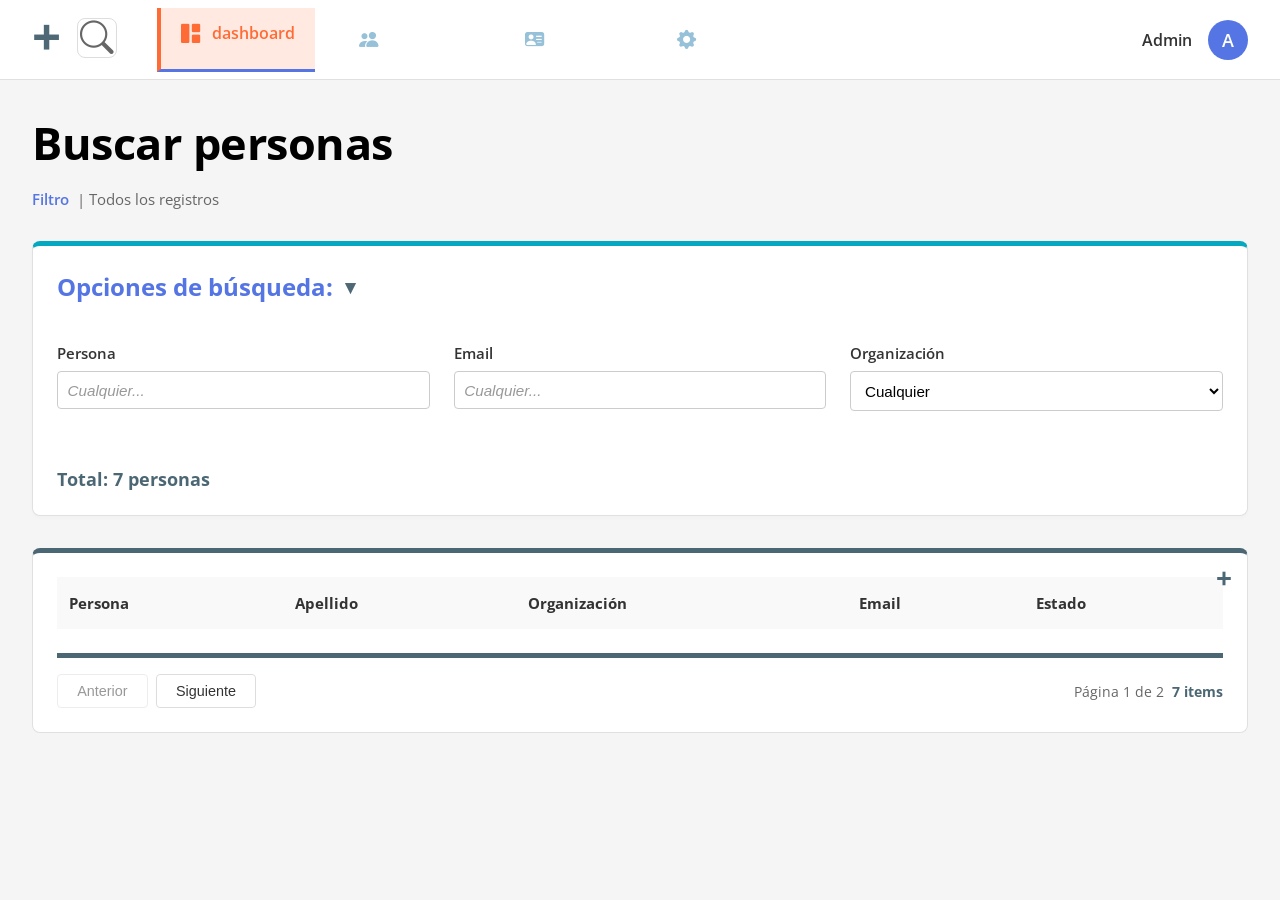
==== Perfiles de usuario/index.html @ c494c0f2 "Add files via upload" ====
<!DOCTYPE html>
<html lang="es">
<head>
    <link rel="stylesheet" href="styles.css">
    <link rel="stylesheet" href="https://cdn.jsdelivr.net/npm/bootstrap-icons@1.11.3/font/bootstrap-icons.min.css">
    <meta charset="UTF-8">
    <meta name="viewport" content="width=device-width, initial-scale=1.0">
    <title>InzurAI+ · Seguros en Movimiento</title>
    
</head>
<body>


    <!-- DASHBOARD -->
    <div class="main-dashboard" id="dashboardMain">
        <div class="top-navbar">
            <div class="action-buttons">
                <div class="btn-action plus" onclick="crearNuevoUsuario()">+</div>
                <div class="btn-action lupa" onclick="buscarUsuarios()">
    <i class="bi bi-search"></i>
</div>
            </div>
            
           <div class="nav-item active" id="navDashboard" onclick="cambiarSeccion('dashboard')">
    <i class="bi bi-grid-1x2-fill"></i>
    <span>dashboard</span>
</div>

<div class="nav-item" id="navPersonas" onclick="cambiarSeccion('personas')">
    <i class="bi bi-people-fill"></i>
    <span>personas</span>
</div>

<div class="nav-item" id="navPerfiles" onclick="cambiarSeccion('perfiles')">
    <i class="bi bi-person-vcard-fill"></i>
    <span>perfiles</span>
</div>

<div class="nav-item" id="navConfiguracion" onclick="cambiarSeccion('configuracion')">
    <i class="bi bi-gear-fill"></i>
    <span>configuración</span>
</div>
            
            <div class="user-section">
                <span class="user-name" id="userDisplay">Admin</span>
                <div class="user-avatar">A</div>
            </div>
        </div>

        <div class="main-content">
            <div class="page-header">
                <h1 id="pageTitle">Buscar personas</h1>
                <div class="filter-text" id="filterIndicator">
                    <span>Filtro</span> | Todos los registros
                </div>
            </div>

            <!-- Search section -->
            <div class="search-section" id="searchSection">
                <div class="search-title" onclick="toggleFilters()">
                    Opciones de búsqueda:
                    <span class="arrow" id="searchArrow">▼</span>
                </div>
                
                <div class="filters-container" id="filtersContainer">
                    <div class="filters-grid">
                        <div class="filter-item">
                            <label>Persona</label>
                            <input type="text" id="filterPerson" placeholder="Cualquier..." onkeyup="aplicarFiltros()">
                        </div>
                        <div class="filter-item">
                            <label>Email</label>
                            <input type="text" id="filterEmail" placeholder="Cualquier..." onkeyup="aplicarFiltros()">
                        </div>
                        <div class="filter-item">
                            <label>Organización</label>
                            <select id="filterOrganization" onchange="aplicarFiltros()">
                                <option value="">Cualquier</option>
                                <option value="Démó">Démó</option>
                                <option value="IT Department">IT Department</option>
                                <option value="Corretaje Central">Corretaje Central</option>
                            </select>
                        </div>
                    </div>
                </div>
                
                <div class="total-objects" id="totalObjects">Total: 7 personas</div>
            </div>

            <!-- Tabla con botón + sin fondo -->
            <div class="table-container" id="tableContainer">
                <!-- Botón + sin círculo -->
                <div class="table-plus-button" onclick="crearNuevoUsuario()">+</div>
                
                <table class="crud-table" id="personasTable">
                    <thead>
                        <tr>
                            <th>Persona</th>
                            <th>Apellido</th>
                            <th>Organización</th>
                            <th>Email</th>
                            <th>Estado</th>
                        </tr>
                    </thead>
                    <tbody id="tableBody"></tbody>
                </table>

                <div class="pagination-container">
                    <div class="pagination-buttons">
                        <button class="btn-pagination" onclick="paginaAnterior()" id="btnPrev" disabled>Anterior</button>
                        <button class="btn-pagination" onclick="paginaSiguiente()" id="btnNext">Siguiente</button>
                    </div>
                    <div class="per-page">
                        <span id="pageInfo">Página 1 de 2</span>
                        <span class="items-total" id="totalItems">7 items</span>
                    </div>
                </div>
            </div>
        </div>
    </div>

    

           
    </div>

    <script>
        let personas = [
            { id: 1, nombre: 'Agathe', apellido: 'Chiriac', organizacion: 'Démó', estado: 'ACTIVO', email: 'agathe.chiriac@demo.com' },
            { id: 2, nombre: 'Anna', apellido: 'Gavaldà', organizacion: 'IT Department', estado: 'ACTIVO', email: 'annav@gavalda.it.com' },
            { id: 3, nombre: 'Bence', apellido: 'Varga', organizacion: 'Démó', estado: 'CREADO', email: 'varga.bencev@gmail.com' },
            { id: 4, nombre: 'Borca', apellido: 'Sáez', organizacion: 'IT Department', estado: 'ACTIVO', email: 'borca.saez@unipd.it' },
            { id: 5, nombre: 'Charles', apellido: 'Armour', organizacion: 'IT Department', estado: 'ACTIVO', email: 'charles.armour@it.com' },
            { id: 6, nombre: 'Charles', apellido: 'Patton', organizacion: 'IT Department', estado: 'INACTIVO', email: 'charles.patton@it.com' },
            { id: 7, nombre: 'Claude', apellido: 'Monnet', organizacion: 'Démó', estado: 'ACTIVO', email: 'claude.monnet@democons' }
        ];

        let personasFiltradas = [...personas];
        let personaEditandoId = null;
        let paginaActual = 1;
        const itemsPorPagina = 5;

        const onboardingScreen = document.getElementById('onboardingScreen');
        const dashboardMain = document.getElementById('dashboardMain');
        const btnIngresar = document.getElementById('btnIngresarOnboarding');
        const modal = document.getElementById('modalPersona');
        const tableBody = document.getElementById('tableBody');
        const totalObjects = document.getElementById('totalObjects');
        const userDisplay = document.getElementById('userDisplay');
        const pageTitle = document.getElementById('pageTitle');
        const filterIndicator = document.getElementById('filterIndicator');
        const searchSection = document.getElementById('searchSection');
        const tableContainer = document.getElementById('tableContainer');
        const btnPrev = document.getElementById('btnPrev');
        const btnNext = document.getElementById('btnNext');
        const pageInfo = document.getElementById('pageInfo');
        const totalItems = document.getElementById('totalItems');
        const filterPerson = document.getElementById('filterPerson');
        const filterEmail = document.getElementById('filterEmail');
        
        const navDashboard = document.getElementById('navDashboard');
        const navPersonas = document.getElementById('navPersonas');
        const navPerfiles = document.getElementById('navPerfiles');
        const navConfiguracion = document.getElementById('navConfiguracion');

        function cambiarSeccion(seccion) {
            navDashboard.classList.remove('active');
            navPersonas.classList.remove('active');
            navPerfiles.classList.remove('active');
            navConfiguracion.classList.remove('active');
            
            if (seccion === 'dashboard') {
                navDashboard.classList.add('active');
                pageTitle.textContent = 'Buscar personas';
                filterIndicator.style.display = 'flex';
                searchSection.style.display = 'block';
                tableContainer.style.display = 'block';
            } else if (seccion === 'personas') {
                navPersonas.classList.add('active');
                pageTitle.textContent = 'Gestión de Personas';
                filterIndicator.style.display = 'none';
                searchSection.style.display = 'none';
                tableContainer.style.display = 'block';
            } else if (seccion === 'perfiles') {
                navPerfiles.classList.add('active');
                pageTitle.textContent = 'Administración de Perfiles';
                filterIndicator.style.display = 'none';
                searchSection.style.display = 'none';
                tableContainer.style.display = 'block';
            } else if (seccion === 'configuracion') {
                navConfiguracion.classList.add('active');
                pageTitle.textContent = 'Configuración del Sistema';
                filterIndicator.style.display = 'none';
                searchSection.style.display = 'none';
                tableContainer.style.display = 'block';
            }
        }

        function toggleFilters() {
            const container = document.getElementById('filtersContainer');
            const arrow = document.getElementById('searchArrow');
            container.classList.toggle('collapsed');
            arrow.classList.toggle('rotated');
        }

        function crearNuevoUsuario() {
            personaEditandoId = null;
            document.getElementById('modalTitle').textContent = 'Create Molkobain Ticket';
            document.getElementById('displayNombre').textContent = 'Create Molkobain Ticket';
            
            // Limpiar campos ocultos
            document.getElementById('editNombre').value = '';
            document.getElementById('editApellido').value = '';
            document.getElementById('editEmail').value = '';
            document.getElementById('editOrganizacion').value = 'Démó';
            document.getElementById('editEstado').value = 'CREADO';
            
            modal.classList.add('show');
        }

        function buscarUsuarios() {
            cambiarSeccion('dashboard');
            const container = document.getElementById('filtersContainer');
            const arrow = document.getElementById('searchArrow');
            if (container.classList.contains('collapsed')) {
                container.classList.remove('collapsed');
                arrow.classList.remove('rotated');
            }
            setTimeout(() => filterPerson.focus(), 100);
        }

        function cambiarEstado(id, nuevoEstado) {
            const persona = personas.find(p => p.id === id);
            if (persona) {
                persona.estado = nuevoEstado;
                aplicarFiltros();
            }
        }

        function renderizarTabla() {
            const inicio = (paginaActual - 1) * itemsPorPagina;
            const fin = inicio + itemsPorPagina;
            const personasPaginadas = personasFiltradas.slice(inicio, fin);
            
            tableBody.innerHTML = '';
            personasPaginadas.forEach(persona => {
                const estadoClass = persona.estado === 'CREADO' ? 'creado' : 
                                   persona.estado === 'ACTIVO' ? 'activo' : 'inactivo';
                
                const row = document.createElement('tr');
                row.onclick = () => editarPersona(persona.id);
                row.innerHTML = `
                    <td><span class="person-name">${persona.nombre} ${persona.apellido}</span></td>
                    <td>${persona.apellido}</td>
                    <td><span class="organization-name">${persona.organizacion}</span></td>
                    <td><span class="email-address">${persona.email}</span></td>
                    <td>
                        <div class="status-container">
                            <span class="status-dot ${estadoClass}"></span>
                            <select class="status-select-clean ${estadoClass}" onchange="cambiarEstado(${persona.id}, this.value)" onclick="event.stopPropagation()">
                                <option value="CREADO" ${persona.estado === 'CREADO' ? 'selected' : ''}>CREADO</option>
                                <option value="ACTIVO" ${persona.estado === 'ACTIVO' ? 'selected' : ''}>ACTIVO</option>
                                <option value="INACTIVO" ${persona.estado === 'INACTIVO' ? 'selected' : ''}>INACTIVO</option>
                            </select>
                        </div>
                    </td>
                `;
                tableBody.appendChild(row);
            });

            totalObjects.textContent = `Total: ${personasFiltradas.length} personas`;
            totalItems.textContent = `${personasFiltradas.length} items`;
            
            const totalPaginas = Math.ceil(personasFiltradas.length / itemsPorPagina);
            pageInfo.textContent = `Página ${paginaActual} de ${totalPaginas || 1}`;
            
            btnPrev.disabled = paginaActual === 1;
            btnNext.disabled = paginaActual === totalPaginas || totalPaginas === 0;
        }

        function aplicarFiltros() {
            const filterPerson = document.getElementById('filterPerson').value.toLowerCase();
            const filterEmail = document.getElementById('filterEmail').value.toLowerCase();
            const filterOrg = document.getElementById('filterOrganization').value;

            personasFiltradas = personas.filter(persona => {
                const nombreCompleto = `${persona.nombre} ${persona.apellido}`.toLowerCase();
                const cumplePersona = !filterPerson || nombreCompleto.includes(filterPerson);
                const cumpleEmail = !filterEmail || persona.email.toLowerCase().includes(filterEmail);
                const cumpleOrg = !filterOrg || persona.organizacion === filterOrg;
                
                return cumplePersona && cumpleEmail && cumpleOrg;
            });

            paginaActual = 1;
            renderizarTabla();
        }

        function paginaAnterior() {
            if (paginaActual > 1) {
                paginaActual--;
                renderizarTabla();
            }
        }

        function paginaSiguiente() {
            const totalPaginas = Math.ceil(personasFiltradas.length / itemsPorPagina);
            if (paginaActual < totalPaginas) {
                paginaActual++;
                renderizarTabla();
            }
        }

        function editarPersona(id) {
            const persona = personas.find(p => p.id === id);
            if (persona) {
                personaEditandoId = id;
                document.getElementById('modalTitle').textContent = 'Edit Molkobain Ticket';
                document.getElementById('displayNombre').textContent = `Edit: ${persona.nombre} ${persona.apellido}`;
                
                // Actualizar campos ocultos
                document.getElementById('editNombre').value = persona.nombre;
                document.getElementById('editApellido').value = persona.apellido;
                document.getElementById('editEmail').value = persona.email;
                document.getElementById('editOrganizacion').value = persona.organizacion;
                document.getElementById('editEstado').value = persona.estado;
                
                modal.classList.add('show');
            }
        }

        function guardarPersona() {
            const nombre = document.getElementById('editNombre').value.trim();
            const apellido = document.getElementById('editApellido').value.trim();
            const email = document.getElementById('editEmail').value.trim();
            const organizacion = document.getElementById('editOrganizacion').value;
            const estado = document.getElementById('editEstado').value;

            if (!nombre || !apellido || !email) {
                alert('Por favor complete los campos obligatorios');
                return;
            }

            if (personaEditandoId) {
                const index = personas.findIndex(p => p.id === personaEditandoId);
                if (index !== -1) {
                    personas[index] = {
                        ...personas[index],
                        nombre,
                        apellido,
                        email,
                        organizacion,
                        estado
                    };
                }
            } else {
                const nuevoId = personas.length + 1;
                personas.push({
                    id: nuevoId,
                    nombre,
                    apellido,
                    organizacion,
                    estado,
                    email
                });
            }

            aplicarFiltros();
            cerrarModal();
        }

        function cerrarModal() {
            modal.classList.remove('show');
            personaEditandoId = null;
        }

        btnIngresar.addEventListener('click', function(e) {
            e.preventDefault();
            const usuario = document.getElementById('usuario').value;
            const password = document.getElementById('password').value;
            
            if (usuario && password) {
                onboardingScreen.style.display = 'none';
                dashboardMain.style.display = 'block';
                userDisplay.textContent = 'Admin';
            } else {
                alert('Por favor ingrese usuario y contraseña');
            }
        });

        renderizarTabla();

        window.toggleFilters = toggleFilters;
        window.crearNuevoUsuario = crearNuevoUsuario;
        window.buscarUsuarios = buscarUsuarios;
        window.editarPersona = editarPersona;
        window.cerrarModal = cerrarModal;
        window.guardarPersona = guardarPersona;
        window.aplicarFiltros = aplicarFiltros;
        window.paginaAnterior = paginaAnterior;
        window.paginaSiguiente = paginaSiguiente;
        window.cambiarEstado = cambiarEstado;
        window.cambiarSeccion = cambiarSeccion;
    </script>
</body>
</html>
---- Perfiles de usuario/styles.css ----
/* ===== FUENTES ===== */
        @import url('https://fonts.googleapis.com/css2?family=Open+Sans:wght@400;600;700&display=swap');
        
        * {
            margin: 0;
            padding: 0;
            box-sizing: border-box;
        }

        body {
            font-family: 'Open Sans', Arial, sans-serif;
            background-color: #f5f5f5;
        }

        
        /* ===== DASHBOARD ===== */
        .main-dashboard {
            display: block;
        }

        .top-navbar {
            background: white;
            display: flex;
            align-items: center;
            padding: 0 2rem;
            height: 80px;
            gap: 1.5rem;
            border-bottom: 1px solid #e0e0e0;
            box-shadow: 0 2px 4px rgba(0,0,0,0.02);
        }

        .action-buttons {
            display: flex;
            gap: 1rem;
            margin-right: 1rem;
        }

        .btn-action {
            width: auto;
            height: auto;
            background: transparent;
            color: #4e6975;
            display: flex;
            align-items: center;
            justify-content: center;
            cursor: pointer;
            transition: all 0.2s;
            line-height: 1;
        }

        .btn-action.plus {
            font-size: 3.2rem;
            font-weight: 700;
            margin-top: -8px;
        }

        .btn-action.lupa {
            font-size: 2.4rem;
            font-weight: 300;
        }

        .btn-action:hover {
            color: #5475E3;
            transform: scale(1.1);
        }

        .nav-item {
            display: flex;
            align-items: center;
            gap: 0.5rem;
            color: #666;
            padding: 0.5rem 1rem;
            border-radius: 4px;
            cursor: pointer;
            font-size: 1rem;
            font-weight: 600;
            transition: all 0.2s;
        }

        .nav-item:hover {
            background: #f5f5f5;
            color: #5475E3;
        }

        .nav-item.active {
            color: #5475E3;
            border-bottom: 3px solid #5475E3;
            border-radius: 0;
            padding-bottom: 1.4rem;
            margin-bottom: -1px;
        }

        .nav-item .icon {
            font-size: 1.3rem;
        }

        .user-section {
            margin-left: auto;
            display: flex;
            align-items: center;
            gap: 1rem;
            color: #333;
        }

        .user-name {
            font-weight: 600;
            color: #333;
        }

        .user-avatar {
            width: 40px;
            height: 40px;
            background: #5475E3;
            color: white;
            border-radius: 50%;
            display: flex;
            align-items: center;
            justify-content: center;
            font-weight: 600;
            font-size: 1.1rem;
        }

        .main-content {
            padding: 2rem;
            background: #f5f5f5;
        }

        .page-header {
            margin-bottom: 2rem;
        }

        .page-header h1 {
            font-size: 2.8rem;
            font-weight: 700;
            color: #000000;
            margin-bottom: 1rem;
            letter-spacing: -0.5px;
        }

        .filter-text {
            color: #666;
            font-size: 0.95rem;
            display: flex;
            align-items: center;
            gap: 0.5rem;
        }

        .filter-text span {
            color: #5475E3;
            font-weight: 600;
        }

        .search-section {
            background: white;
            border-radius: 8px;
            padding: 1.5rem;
            margin-bottom: 2rem;
            border: 1px solid #e0e0e0;
            box-shadow: 0 2px 4px rgba(0,0,0,0.02);
            border-top: 5px solid #04a8c0;
        }

        .search-title {
            font-size: 1.5rem;
            font-weight: 700;
            color: #5475E3;
            margin-bottom: 1rem;
            cursor: pointer;
            display: flex;
            align-items: center;
            gap: 0.5rem;
        }

        .search-title .arrow {
            font-size: 1.2rem;
            transition: transform 0.3s ease;
            color: #4e6975;
        }

        .search-title .arrow.rotated {
            transform: rotate(90deg);
        }

        .filters-container {
            overflow: hidden;
            transition: max-height 0.3s ease;
            max-height: 300px;
        }

        .filters-container.collapsed {
            max-height: 0;
        }

        .filters-grid {
            display: grid;
            grid-template-columns: repeat(3, 1fr);
            gap: 1.5rem;
            margin: 1.5rem 0;
        }

        .filter-item {
            display: flex;
            flex-direction: column;
            gap: 0.5rem;
        }

        .filter-item label {
            font-size: 0.95rem;
            color: #333;
            font-weight: 600;
        }

        .filter-item input, .filter-item select {
            padding: 0.6rem;
            border: 1px solid #ccc;
            border-radius: 4px;
            font-size: 0.95rem;
            background: white;
        }

        .filter-item input::placeholder {
            color: #999;
            font-style: italic;
        }

        .total-objects {
            font-size: 1.1rem;
            color: #4c6774;
            font-weight: 700;
            margin-top: 1rem;
            padding-top: 1rem;
        }

        .table-container {
            background: white;
            border-radius: 8px;
            padding: 1.5rem;
            border: 1px solid #e0e0e0;
            overflow-x: auto;
            margin-bottom: 2rem;
            border-top: 5px solid #4c6774;
            position: relative;
        }

        .table-plus-button {
            position: absolute;
            top: 10px;
            right: 15px;
            color: #4c6774;
            font-size: 28px;
            font-weight: bold;
            cursor: pointer;
            z-index: 10;
            line-height: 1;
            transition: color 0.2s;
        }

        .table-plus-button:hover {
            color: #04a8c0;
        }

        .crud-table {
            width: 100%;
            border-collapse: collapse;
            font-size: 0.95rem;
        }

        .crud-table th {
            text-align: left;
            padding: 1rem 0.75rem;
            color: #333;
            font-weight: 700;
            background: #f9f9f9;
        }

        .crud-table td {
            padding: 1rem 0.75rem;
            border-bottom: 1px solid #eee;
            color: #333;
        }

        .crud-table tr:hover td {
            background: #fff3e0;
            cursor: pointer;
        }

        .person-name {
            font-weight: 600;
            color: #ff6b35 !important;
        }

        .organization-name {
            color: #ff6b35 !important;
            font-weight: 500;
        }

        .email-address {
            color: #ff6b35 !important;
            text-decoration: none;
        }

        .email-address:hover {
            text-decoration: underline;
        }

        .status-container {
            display: flex;
            align-items: center;
            gap: 0.5rem;
        }

        .status-dot {
            width: 10px;
            height: 10px;
            border-radius: 50%;
            display: inline-block;
        }

        .status-dot.creado {
            background: #0d47a1;
            box-shadow: 0 0 0 2px rgba(13, 71, 161, 0.2);
        }

        .status-dot.activo {
            background: #1b5e20;
            box-shadow: 0 0 0 2px rgba(27, 94, 32, 0.2);
        }

        .status-dot.inactivo {
            background: #b71c1c;
            box-shadow: 0 0 0 2px rgba(183, 28, 28, 0.2);
        }

        .status-select-clean {
            border: none;
            background: transparent;
            font-size: 0.9rem;
            font-weight: 600;
            cursor: pointer;
            outline: none;
            padding: 0.2rem 0;
            color: #333;
        }

        .status-select-clean.creado {
            color: #0d47a1;
        }

        .status-select-clean.activo {
            color: #1b5e20;
        }

        .status-select-clean.inactivo {
            color: #b71c1c;
        }

        .pagination-container {
            display: flex;
            justify-content: space-between;
            align-items: center;
            margin-top: 1.5rem;
            padding-top: 1rem;
            border-top: 5px solid #4c6774;
        }

        .pagination-buttons {
            display: flex;
            gap: 0.5rem;
        }

        .btn-pagination {
            padding: 0.5rem 1.2rem;
            background: white;
            border: 1px solid #ddd;
            border-radius: 4px;
            cursor: pointer;
            color: #333;
            font-size: 0.9rem;
            font-weight: 500;
        }

        .btn-pagination:hover {
            background: #f0f0f0;
            border-color: #5475E3;
            color: #5475E3;
        }

        .btn-pagination:disabled {
            opacity: 0.5;
            cursor: not-allowed;
        }

        .per-page {
            display: flex;
            align-items: center;
            gap: 0.5rem;
            color: #666;
            font-size: 0.9rem;
        }

        .items-total {
            color: #4c6774;
            font-weight: 700;
        }

        /* ===== MODAL TIPO TICKET EXACTO ===== */
        .modal {
            display: none;
            position: fixed;
            top: 0;
            left: 0;
            width: 100%;
            height: 100%;
            background: rgba(0,0,0,0.5);
            align-items: center;
            justify-content: center;
            z-index: 1000;
        }

        .modal.show {
            display: flex;
        }

        .modal-content {
            background: white;
            border-radius: 8px;
            max-width: 900px;
            width: 95%;
            max-height: 90vh;
            overflow-y: auto;
            box-shadow: 0 10px 30px rgba(0,0,0,0.2);
            font-family: -apple-system, BlinkMacSystemFont, 'Segoe UI', Roboto, Oxygen, Ubuntu, Cantarell, sans-serif;
        }

        /* Cabecera del modal */
        .ticket-header {
            padding: 20px 24px;
            border-bottom: 1px solid #d0d7de;
            background-color: #ffffff;
        }

        .ticket-header h1 {
            font-size: 24px;
            font-weight: 600;
            color: #0969da;
            margin: 0 0 4px 0;
        }

        .ticket-header .subtitle {
            font-size: 14px;
            color: #57606a;
            margin: 0;
        }

        /* Secciones */
        .ticket-section {
            padding: 20px 24px;
            border-bottom: 1px solid #d0d7de;
        }

        .ticket-section:last-of-type {
            border-bottom: none;
        }

        .ticket-section h2 {
            font-size: 16px;
            font-weight: 600;
            color: #24292f;
            margin: 0 0 16px 0;
            display: flex;
            align-items: center;
            gap: 8px;
        }

        .ticket-section h2 .count {
            font-size: 14px;
            font-weight: 400;
            color: #57606a;
        }

        .ticket-section h3 {
            font-size: 14px;
            font-weight: 600;
            color: #24292f;
            margin: 16px 0 8px 0;
        }

        /* Tablas de información */
        .info-table {
            width: 100%;
            border-collapse: collapse;
            font-size: 14px;
        }

        .info-table tr {
            border-bottom: 1px solid #eaeef2;
        }

        .info-table tr:last-child {
            border-bottom: none;
        }

        .info-table td {
            padding: 8px 12px;
            vertical-align: top;
        }

        .info-table td:first-child {
            width: 140px;
            font-weight: 500;
            color: #24292f;
            background-color: #f6f8fa;
        }

        .info-table td:last-child {
            color: #24292f;
        }

        /* Encabezados de tabla */
        .table-header {
            background-color: #f6f8fa;
            font-weight: 600;
            color: #24292f;
        }

        /* Headers con × */
        .headers-row {
            display: flex;
            align-items: center;
            flex-wrap: wrap;
            gap: 8px;
        }

        .headers-row .x-mark {
            font-size: 18px;
            color: #57606a;
            margin-right: 4px;
        }

        .headers-row .content-type {
            background-color: #eaeef2;
            padding: 4px 8px;
            border-radius: 4px;
            font-family: monospace;
            font-size: 13px;
        }

        /* JSON */
        .json-container {
            background-color: #f6f8fa;
            border: 1px solid #eaeef2;
            border-radius: 6px;
            padding: 16px;
            font-family: 'SF Mono', 'Courier New', monospace;
            font-size: 13px;
            line-height: 1.5;
            color: #24292f;
            white-space: pre-wrap;
            word-break: break-word;
            margin: 12px 0;
        }

        /* Lista de parámetros avanzados */
        .advanced-list {
            list-style: none;
            padding: 0;
            margin: 8px 0;
        }

        .advanced-list li {
            padding: 4px 0;
            font-size: 14px;
            color: #24292f;
            display: flex;
            align-items: center;
            gap: 8px;
        }

        .advanced-list li::before {
            content: "•";
            color: #57606a;
            font-weight: bold;
            font-size: 16px;
        }

        /* Separadores */
        .section-divider {
            height: 1px;
            background-color: #d0d7de;
            margin: 0;
        }

        /* Campos ocultos */
        .hidden-fields {
            display: none;
        }

        /* Acciones del modal */
        .modal-actions {
            padding: 20px 24px;
            background-color: #f6f8fa;
            border-top: 1px solid #d0d7de;
            display: flex;
            justify-content: flex-end;
            gap: 12px;
        }

        .btn-cancelar {
            background-color: #ffffff;
            border: 1px solid #d0d7de;
            border-radius: 6px;
            padding: 8px 24px;
            font-size: 14px;
            font-weight: 500;
            color: #24292f;
            cursor: pointer;
        }

        .btn-cancelar:hover {
            background-color: #f6f8fa;
        }

        .btn-guardar {
            background-color: #0969da;
            border: none;
            border-radius: 6px;
            padding: 8px 24px;
            font-size: 14px;
            font-weight: 500;
            color: white;
            cursor: pointer;
        }

        .btn-guardar:hover {
            background-color: #0a58ca;
        }
/* Estilo para los contenedores de navegación */
.nav-item {
    display: flex;
    align-items: center;
    padding: 12px 20px;
    cursor: pointer;
    transition: all 0.3s ease;
    color: #ffffff; /* Color de texto blanco por defecto */
    text-transform: lowercase; /* Forzar minúsculas */
    gap: 12px; /* Espacio entre icono y texto */
}

/* Estilo de los iconos */
.nav-item i {
    font-size: 1.2rem;
    color: #96c1d8; /* Azul suave para iconos inactivos */
    transition: color 0.3s ease;
}

/* Efecto al pasar el mouse (Hover) */
.nav-item:hover {
    background-color: rgba(255, 107, 53, 0.1);
}

.nav-item:hover i {
    color: #ff6b35; /* El icono se pone naranja al hacer hover */
}

/* Estado Activo (La sección donde estás parado) */
.nav-item.active {
    background-color: rgba(255, 107, 53, 0.15);
    border-left: 4px solid #ff6b35; /* Una línea naranja a la izquierda */
}

.nav-item.active i, 
.nav-item.active span {
    color: #ff6b35 !important; /* Texto e icono en naranja */
    font-weight: 600;
}
/* Estilo para el botón de acción (lupa) */
.btn-action.lupa {
    display: flex;
    align-items: center;
    justify-content: center;
    width: 40px;
    height: 40px;
    background-color: #ffffff;
    border: 1px solid #ddd;
    border-radius: 8px;
    cursor: pointer;
    transition: all 0.3s ease;
}

/* El icono dentro del botón */
.btn-action.lupa i {
    font-size: 2.1rem;
    color: #666; /* Gris neutro por defecto */
    transition: color 0.3s ease;
}

/* Efecto al pasar el mouse */
.btn-action.lupa:hover {
    border-color: #ff6b35; /* Borde naranja */
    background-color: rgba(255, 107, 53, 0.05); /* Fondo naranja muy sutil */
}

.btn-action.lupa:hover i {
    color: #ff6b35; /* El icono cambia al naranja Zynapxe */
}
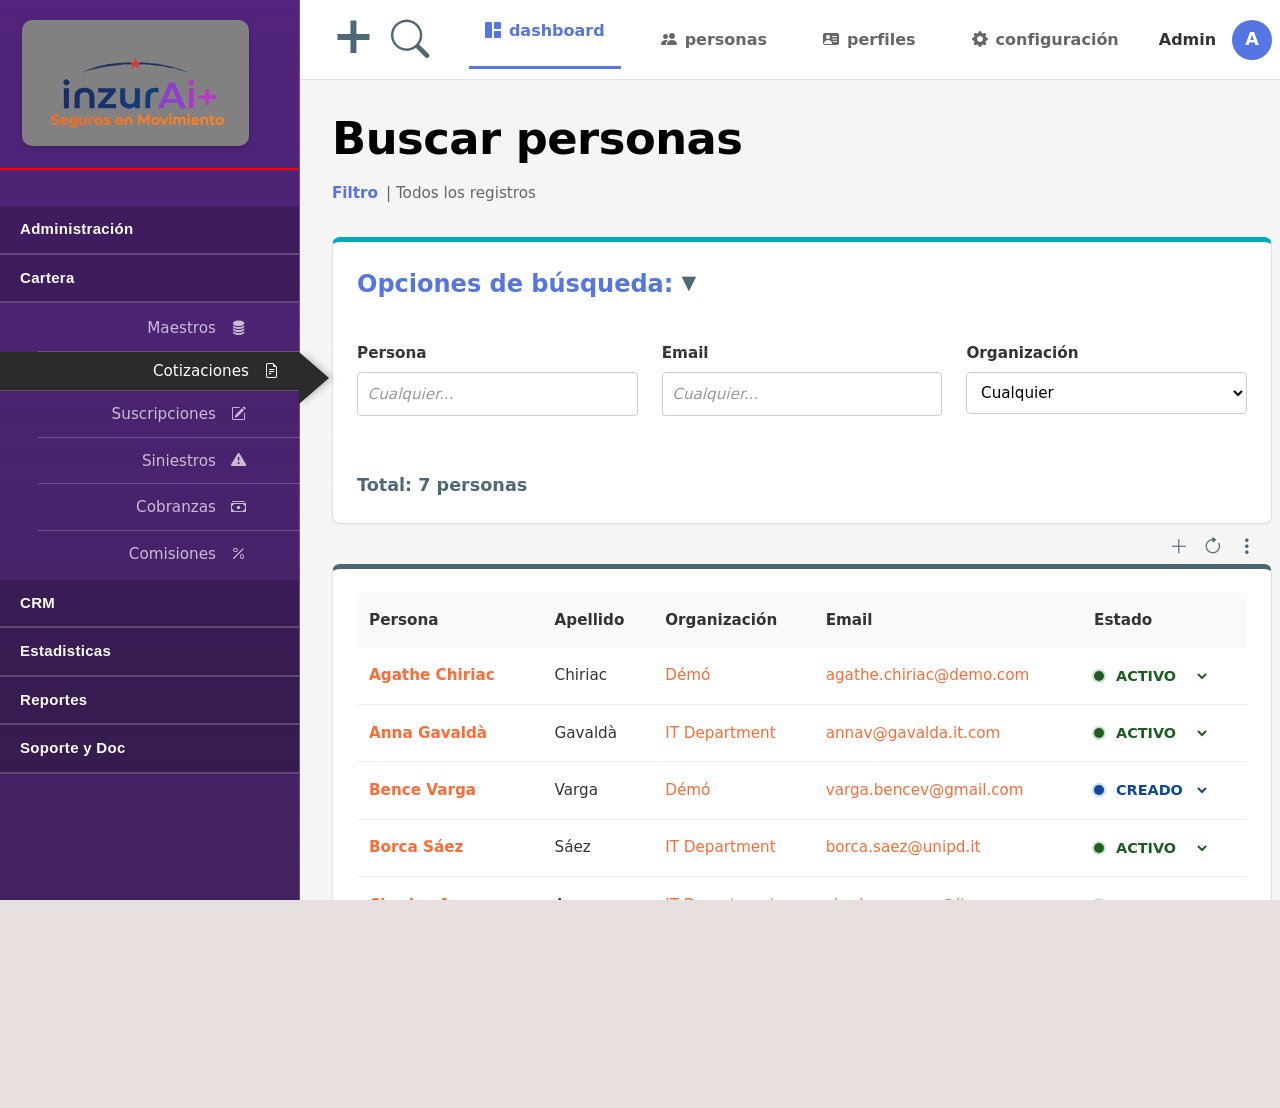
==== commit 20edf882: "Add files via upload" ====
--- a/Perfiles de usuario/index.html
+++ b/Perfiles de usuario/index.html
@@ -3,128 +3,303 @@
 <head>
     <link rel="stylesheet" href="styles.css">
     <link rel="stylesheet" href="https://cdn.jsdelivr.net/npm/bootstrap-icons@1.11.3/font/bootstrap-icons.min.css">
+    <link href="https://fonts.googleapis.com/css2?family=Montserrat:wght@300;400;500;600&display=swap" rel="stylesheet">
+    <link href="https://cdn.jsdelivr.net/npm/bootstrap@5.3.2/dist/css/bootstrap.min.css" rel="stylesheet">
     <meta charset="UTF-8">
     <meta name="viewport" content="width=device-width, initial-scale=1.0">
     <title>InzurAI+ · Seguros en Movimiento</title>
-    
 </head>
 <body>
-
-
-    <!-- DASHBOARD -->
-    <div class="main-dashboard" id="dashboardMain">
-        <div class="top-navbar">
-            <div class="action-buttons">
-                <div class="btn-action plus" onclick="crearNuevoUsuario()">+</div>
-                <div class="btn-action lupa" onclick="buscarUsuarios()">
-    <i class="bi bi-search"></i>
-</div>
+    <div class="container-fluid p-0 d-flex">
+        <!-- SIDEBAR -->
+        <aside class="sidebar" id="sidebar">
+            <div class="logo-section">
+                <img src="Imagenes/Inzur (1) (1).svg" alt="Zynapxe" class="logo-img">
             </div>
-            
-           <div class="nav-item active" id="navDashboard" onclick="cambiarSeccion('dashboard')">
-    <i class="bi bi-grid-1x2-fill"></i>
-    <span>dashboard</span>
-</div>
-
-<div class="nav-item" id="navPersonas" onclick="cambiarSeccion('personas')">
-    <i class="bi bi-people-fill"></i>
-    <span>personas</span>
-</div>
-
-<div class="nav-item" id="navPerfiles" onclick="cambiarSeccion('perfiles')">
-    <i class="bi bi-person-vcard-fill"></i>
-    <span>perfiles</span>
-</div>
-
-<div class="nav-item" id="navConfiguracion" onclick="cambiarSeccion('configuracion')">
-    <i class="bi bi-gear-fill"></i>
-    <span>configuración</span>
-</div>
-            
-            <div class="user-section">
-                <span class="user-name" id="userDisplay">Admin</span>
-                <div class="user-avatar">A</div>
+            <div class="sidebar-red-line"></div>
+
+            <!-- Accordion menus -->
+            <div class="accordion">
+                <div class="acc-item">
+                    <button class="acc-header">Administración</button>
+                    <div class="acc-body">
+                        <ul class="acc-list">
+                            <li><a href="#" class="acc-link" id="linkUsuariosAdmin">Perfiles</a><i class="bi bi-people-fill"></i></li>
+                            <li><a href="#" class="acc-link" id="linkUsuariosAdmin">Usuarios</a><i class="bi bi-people-fill"></i></li>
+                            <li><a href="#" class="acc-link">Accesos</a><i class="bi bi-shield-lock-fill"></i></li>
+                            <li><a href="#" class="acc-link">Auditoria</a><i class="bi bi-journal-text"></i></li>
+                        </ul>
+                    </div>
+                </div>
+                <div class="acc-item open">
+                    <div id="marker"></div>
+                    <button class="acc-header">Cartera</button>
+                    <div class="acc-body">
+                        <ul class="acc-list">
+                            <li>Maestros<i class="bi bi-database-fill"></i></li>
+                            <li class="active">Cotizaciones<i class="bi bi-file-earmark-text"></i></li>
+                            <li>Suscripciones<i class="bi bi-pencil-square"></i></li>
+                            <li>Siniestros<i class="bi bi-exclamation-triangle-fill"></i></li>
+                            <li>Cobranzas<i class="bi bi-cash-stack"></i></li>
+                            <li>Comisiones<i class="bi bi-percent"></i></li>
+                        </ul>
+                    </div>
+                </div>
+                <div class="acc-item">
+                    <button class="acc-header">CRM</button>
+                    <div class="acc-body">
+                        <ul class="acc-list">
+                            <li><a href="#" class="acc-link">Calendario</a><i class="bi bi-calendar3"></i></li>
+                            <li><a href="#" class="acc-link">Notificaciones</a><i class="bi bi-bell-fill"></i></li>
+                            <li><a href="#" class="acc-link">Recordatorios</a><i class="bi bi-alarm-fill"></i></li>
+                            <li><a href="#" class="acc-link">Eventos</a><i class="bi bi-flag-fill"></i></li>
+                            <li><a href="#" class="acc-link">Campañas</a><i class="bi bi-megaphone-fill"></i></li>
+                            <li><a href="#" class="acc-link">impacto</a><i class="bi bi-graph-up-arrow"></i></li>
+                        </ul>
+                    </div>
+                </div>
+                <div class="acc-item">
+                    <button class="acc-header">Estadisticas</button>
+                    <div class="acc-body">
+                        <ul class="acc-list">
+                            <li><a href="#" class="acc-link">Cotizaciones</a><i class="bi bi-pie-chart-fill"></i></li>
+                            <li><a href="#" class="acc-link">Suscripciones</a><i class="bi bi-check-circle-fill"></i></li>
+                            <li><a href="#" class="acc-link">Cobranzas</a><i class="bi bi-currency-dollar"></i></li>
+                            <li><a href="#" class="acc-link">Siniestros</a><i class="bi bi-activity"></i></li>
+                            <li><a href="#" class="acc-link">Comisiones</a><i class="bi bi-calculator-fill"></i></li>
+                        </ul>
+                    </div>
+                </div>
+                <div class="acc-item">
+                    <button class="acc-header">Reportes</button>
+                    <div class="acc-body">
+                        <ul class="acc-list">
+                            <li><a href="#" class="acc-link">Carteras</a><i class="bi bi-folder-fill"></i></li>
+                            <li><a href="#" class="acc-link">Siniestros</a><i class="bi bi-file-earmark-excel-fill"></i></li>
+                            <li><a href="#" class="acc-link">Cobranzas</a><i class="bi bi-file-earmark-pdf-fill"></i></li>
+                        </ul>
+                    </div>
+                </div>
+                <div class="acc-item">
+                    <button class="acc-header">Soporte y Doc</button>
+                    <div class="acc-body">
+                        <ul class="acc-list">
+                            <li id="li-soporte" style="position: relative;">
+                                <a href="#" id="btn-soporte" class="acc-link">Soporte <i class="bi bi-headset ms-2"></i></a>
+                                <div id="flyout-soporte" class="menu-externo-inzur">
+                                    <div class="menu-externo-titulo">Área de Soporte</div>
+                                    <ul>
+                                        <li><a href="#"><i class="bi bi-ticket-detailed me-2"></i> Crear Tickets</a></li>
+                                        <li><a href="#"><i class="bi bi-envelope-paper me-2"></i> Solicitudes</a></li>
+                                        <li><a href="#"><i class="bi bi-clock-history me-2"></i> Historial</a></li>
+                                    </ul>
+                                </div>
+                            </li>
+                            <li id="li-doc" style="position: relative;">
+                                <a href="#" id="btn-doc" class="acc-link">Documentacion <i class="bi bi-book-fill ms-2"></i></a>
+                                <div id="flyout-doc" class="menu-externo-inzur">
+                                    <div class="menu-externo-titulo">Docs y Guías</div>
+                                    <ul>
+                                        <li><a href="#"><i class="bi bi-question-circle me-2"></i> FAC</a></li>
+                                        <li><a href="#"><i class="bi bi-diagram-3 me-2"></i> Arquitectura</a></li>
+                                        <li><a href="#"><i class="bi bi-journal-text me-2"></i> Historial de uso</a></li>
+                                    </ul>
+                                </div>
+                            </li>
+                        </ul>
+                    </div>
+                </div>
             </div>
-        </div>
-
-        <div class="main-content">
-            <div class="page-header">
-                <h1 id="pageTitle">Buscar personas</h1>
-                <div class="filter-text" id="filterIndicator">
-                    <span>Filtro</span> | Todos los registros
+
+            <!-- Avatar box -->
+            <div class="avatar-box">
+                <div class="red-line"></div>
+                <div class="avatar-wrap avatar-trigger-wrap">
+                    <button type="button" class="avatar-btn" aria-label="Menú de usuario" id="avatarMenuBtn">
+                        <img src="Imagenes/IA.PNG" alt="Avatar" class="avatar-img">
+                    </button>
+                    <div class="avatar-dropdown" id="avatarDropdown">
+                        <a href="#" class="avatar-dropdown-item">Cerrar Sesión</a>
+                        <a href="#" class="avatar-dropdown-item">Cambiar Clave</a>
+                        <a href="#" class="avatar-dropdown-item">Editar Perfil</a>
+                    </div>
+                </div>
+                <div class="avatar-card">
+                    <div class="username">ADMIN</div>
+                    <span class="user-date" id="fecha-actual"></span>
+                    <div class="user-role">Administrador</div>
                 </div>
             </div>
-
-            <!-- Search section -->
-            <div class="search-section" id="searchSection">
-                <div class="search-title" onclick="toggleFilters()">
-                    Opciones de búsqueda:
-                    <span class="arrow" id="searchArrow">▼</span>
-                </div>
-                
-                <div class="filters-container" id="filtersContainer">
-                    <div class="filters-grid">
-                        <div class="filter-item">
-                            <label>Persona</label>
-                            <input type="text" id="filterPerson" placeholder="Cualquier..." onkeyup="aplicarFiltros()">
+        </aside>
+
+        <!-- MAIN CONTENT - DASHBOARD -->
+        <main class="main-content-wrapper">
+            <!-- DASHBOARD -->
+            <div class="main-dashboard" id="dashboardMain">
+                <div class="top-navbar">
+                    <div class="action-buttons">
+                        <div class="btn-action plus" onclick="crearNuevoUsuario()">+</div>
+                        <div class="btn-action lupa" onclick="buscarUsuarios()">
+                            <i class="bi bi-search"></i>
                         </div>
-                        <div class="filter-item">
-                            <label>Email</label>
-                            <input type="text" id="filterEmail" placeholder="Cualquier..." onkeyup="aplicarFiltros()">
+                    </div>
+
+                    <div class="nav-item active" id="navDashboard" onclick="cambiarSeccion('dashboard')">
+                        <i class="bi bi-grid-1x2-fill"></i>
+                        <span>dashboard</span>
+                    </div>
+                    <div class="nav-item" id="navPersonas" onclick="cambiarSeccion('personas')">
+                        <i class="bi bi-people-fill"></i>
+                        <span>personas</span>
+                    </div>
+                    <div class="nav-item" id="navPerfiles" onclick="cambiarSeccion('perfiles')">
+                        <i class="bi bi-person-vcard-fill"></i>
+                        <span>perfiles</span>
+                    </div>
+                    <div class="nav-item" id="navConfiguracion" onclick="cambiarSeccion('configuracion')">
+                        <i class="bi bi-gear-fill"></i>
+                        <span>configuración</span>
+                    </div>
+
+                    <div class="user-section">
+                        <span class="user-name" id="userDisplay">Admin</span>
+                        <div class="user-avatar">A</div>
+                    </div>
+                </div>
+
+                <div class="main-content">
+                    <div class="page-header">
+                        <h1 id="pageTitle">Buscar personas</h1>
+                        <div class="filter-text" id="filterIndicator">
+                            <span>Filtro</span> | Todos los registros
                         </div>
-                        <div class="filter-item">
-                            <label>Organización</label>
-                            <select id="filterOrganization" onchange="aplicarFiltros()">
-                                <option value="">Cualquier</option>
+                    </div>
+
+                    <!-- Search section -->
+                    <div class="search-section" id="searchSection">
+                        <div class="search-title" onclick="toggleFilters()">
+                            Opciones de búsqueda:
+                            <span class="arrow" id="searchArrow">▼</span>
+                        </div>
+
+                        <div class="filters-container" id="filtersContainer">
+                            <div class="filters-grid">
+                                <div class="filter-item">
+                                    <label>Persona</label>
+                                    <input type="text" id="filterPerson" placeholder="Cualquier..." onkeyup="aplicarFiltros()">
+                                </div>
+                                <div class="filter-item">
+                                    <label>Email</label>
+                                    <input type="text" id="filterEmail" placeholder="Cualquier..." onkeyup="aplicarFiltros()">
+                                </div>
+                                <div class="filter-item">
+                                    <label>Organización</label>
+                                    <select id="filterOrganization" onchange="aplicarFiltros()">
+                                        <option value="">Cualquier</option>
+                                        <option value="Démó">Démó</option>
+                                        <option value="IT Department">IT Department</option>
+                                        <option value="Corretaje Central">Corretaje Central</option>
+                                    </select>
+                                </div>
+                            </div>
+                        </div>
+
+                        <div class="total-objects" id="totalObjects">Total: 7 personas</div>
+                    </div>
+
+                    <!-- Tabla con botones -->
+                    <div class="table-container" id="tableContainer">
+                        <div class="table-actions-header">
+                            <i class="bi bi-plus-lg action-icon" onclick="crearNuevoUsuario()" title="Agregar"></i>
+                            <i class="bi bi-arrow-clockwise action-icon" onclick="aplicarFiltros()" title="Refrescar"></i>
+                            <i class="bi bi-three-dots-vertical action-icon" title="Más opciones"></i>
+                        </div>
+
+                        <table class="crud-table" id="personasTable">
+                            <thead>
+                                <tr>
+                                    <th>Persona</th>
+                                    <th>Apellido</th>
+                                    <th>Organización</th>
+                                    <th>Email</th>
+                                    <th>Estado</th>
+                                </tr>
+                            </thead>
+                            <tbody id="tableBody"></tbody>
+                        </table>
+
+                        <div class="pagination-container">
+                            <div class="pagination-buttons">
+                                <button class="btn-pagination" onclick="paginaAnterior()" id="btnPrev" disabled>Anterior</button>
+                                <button class="btn-pagination" onclick="paginaSiguiente()" id="btnNext">Siguiente</button>
+                            </div>
+                            <div class="per-page">
+                                <span id="pageInfo">Página 1 de 2</span>
+                                <span class="items-total" id="totalItems">7 items</span>
+                            </div>
+                        </div>
+                    </div>
+                </div>
+            </div>
+        </main>
+    </div>
+
+    <!-- MODAL -->
+    <div class="modal" id="modalPersona">
+        <div class="modal-content">
+            <div class="ticket-header">
+                <h1 id="modalTitle">Create Molkobain Ticket</h1>
+                <p class="subtitle" id="displayNombre">Create Molkobain Ticket</p>
+            </div>
+
+            <div class="ticket-section">
+                <h2>Información de la Persona</h2>
+                <table class="info-table">
+                    <tr>
+                        <td>Nombre:</td>
+                        <td><input type="text" id="editNombre" placeholder="Nombre"></td>
+                    </tr>
+                    <tr>
+                        <td>Apellido:</td>
+                        <td><input type="text" id="editApellido" placeholder="Apellido"></td>
+                    </tr>
+                    <tr>
+                        <td>Email:</td>
+                        <td><input type="email" id="editEmail" placeholder="Email"></td>
+                    </tr>
+                    <tr>
+                        <td>Organización:</td>
+                        <td>
+                            <select id="editOrganizacion">
                                 <option value="Démó">Démó</option>
                                 <option value="IT Department">IT Department</option>
                                 <option value="Corretaje Central">Corretaje Central</option>
                             </select>
-                        </div>
-                    </div>
-                </div>
-                
-                <div class="total-objects" id="totalObjects">Total: 7 personas</div>
+                        </td>
+                    </tr>
+                    <tr>
+                        <td>Estado:</td>
+                        <td>
+                            <select id="editEstado">
+                                <option value="CREADO">CREADO</option>
+                                <option value="ACTIVO">ACTIVO</option>
+                                <option value="INACTIVO">INACTIVO</option>
+                            </select>
+                        </td>
+                    </tr>
+                </table>
             </div>
 
-            <!-- Tabla con botón + sin fondo -->
-            <div class="table-container" id="tableContainer">
-                <!-- Botón + sin círculo -->
-                <div class="table-plus-button" onclick="crearNuevoUsuario()">+</div>
-                
-                <table class="crud-table" id="personasTable">
-                    <thead>
-                        <tr>
-                            <th>Persona</th>
-                            <th>Apellido</th>
-                            <th>Organización</th>
-                            <th>Email</th>
-                            <th>Estado</th>
-                        </tr>
-                    </thead>
-                    <tbody id="tableBody"></tbody>
-                </table>
-
-                <div class="pagination-container">
-                    <div class="pagination-buttons">
-                        <button class="btn-pagination" onclick="paginaAnterior()" id="btnPrev" disabled>Anterior</button>
-                        <button class="btn-pagination" onclick="paginaSiguiente()" id="btnNext">Siguiente</button>
-                    </div>
-                    <div class="per-page">
-                        <span id="pageInfo">Página 1 de 2</span>
-                        <span class="items-total" id="totalItems">7 items</span>
-                    </div>
-                </div>
+            <div class="modal-actions">
+                <button class="btn-cancelar" onclick="cerrarModal()">Cancelar</button>
+                <button class="btn-guardar" onclick="guardarPersona()">Guardar</button>
             </div>
         </div>
     </div>
 
-    
-
-           
-    </div>
-
+    <!-- SCRIPTS -->
     <script>
+        // DATOS
         let personas = [
             { id: 1, nombre: 'Agathe', apellido: 'Chiriac', organizacion: 'Démó', estado: 'ACTIVO', email: 'agathe.chiriac@demo.com' },
             { id: 2, nombre: 'Anna', apellido: 'Gavaldà', organizacion: 'IT Department', estado: 'ACTIVO', email: 'annav@gavalda.it.com' },
@@ -140,9 +315,8 @@
         let paginaActual = 1;
         const itemsPorPagina = 5;
 
-        const onboardingScreen = document.getElementById('onboardingScreen');
+        // Elementos DOM
         const dashboardMain = document.getElementById('dashboardMain');
-        const btnIngresar = document.getElementById('btnIngresarOnboarding');
         const modal = document.getElementById('modalPersona');
         const tableBody = document.getElementById('tableBody');
         const totalObjects = document.getElementById('totalObjects');
@@ -157,18 +331,19 @@
         const totalItems = document.getElementById('totalItems');
         const filterPerson = document.getElementById('filterPerson');
         const filterEmail = document.getElementById('filterEmail');
-        
+
         const navDashboard = document.getElementById('navDashboard');
         const navPersonas = document.getElementById('navPersonas');
         const navPerfiles = document.getElementById('navPerfiles');
         const navConfiguracion = document.getElementById('navConfiguracion');
 
+        // FUNCIONES DEL DASHBOARD
         function cambiarSeccion(seccion) {
             navDashboard.classList.remove('active');
             navPersonas.classList.remove('active');
             navPerfiles.classList.remove('active');
             navConfiguracion.classList.remove('active');
-            
+
             if (seccion === 'dashboard') {
                 navDashboard.classList.add('active');
                 pageTitle.textContent = 'Buscar personas';
@@ -207,14 +382,13 @@
             personaEditandoId = null;
             document.getElementById('modalTitle').textContent = 'Create Molkobain Ticket';
             document.getElementById('displayNombre').textContent = 'Create Molkobain Ticket';
-            
-            // Limpiar campos ocultos
+
             document.getElementById('editNombre').value = '';
             document.getElementById('editApellido').value = '';
             document.getElementById('editEmail').value = '';
             document.getElementById('editOrganizacion').value = 'Démó';
             document.getElementById('editEstado').value = 'CREADO';
-            
+
             modal.classList.add('show');
         }
 
@@ -241,12 +415,13 @@
             const inicio = (paginaActual - 1) * itemsPorPagina;
             const fin = inicio + itemsPorPagina;
             const personasPaginadas = personasFiltradas.slice(inicio, fin);
-            
+
             tableBody.innerHTML = '';
+
             personasPaginadas.forEach(persona => {
-                const estadoClass = persona.estado === 'CREADO' ? 'creado' : 
+                const estadoClass = persona.estado === 'CREADO' ? 'creado' :
                                    persona.estado === 'ACTIVO' ? 'activo' : 'inactivo';
-                
+
                 const row = document.createElement('tr');
                 row.onclick = () => editarPersona(persona.id);
                 row.innerHTML = `
@@ -270,10 +445,10 @@
 
             totalObjects.textContent = `Total: ${personasFiltradas.length} personas`;
             totalItems.textContent = `${personasFiltradas.length} items`;
-            
+
             const totalPaginas = Math.ceil(personasFiltradas.length / itemsPorPagina);
             pageInfo.textContent = `Página ${paginaActual} de ${totalPaginas || 1}`;
-            
+
             btnPrev.disabled = paginaActual === 1;
             btnNext.disabled = paginaActual === totalPaginas || totalPaginas === 0;
         }
@@ -288,7 +463,7 @@
                 const cumplePersona = !filterPerson || nombreCompleto.includes(filterPerson);
                 const cumpleEmail = !filterEmail || persona.email.toLowerCase().includes(filterEmail);
                 const cumpleOrg = !filterOrg || persona.organizacion === filterOrg;
-                
+
                 return cumplePersona && cumpleEmail && cumpleOrg;
             });
 
@@ -317,14 +492,13 @@
                 personaEditandoId = id;
                 document.getElementById('modalTitle').textContent = 'Edit Molkobain Ticket';
                 document.getElementById('displayNombre').textContent = `Edit: ${persona.nombre} ${persona.apellido}`;
-                
-                // Actualizar campos ocultos
+
                 document.getElementById('editNombre').value = persona.nombre;
                 document.getElementById('editApellido').value = persona.apellido;
                 document.getElementById('editEmail').value = persona.email;
                 document.getElementById('editOrganizacion').value = persona.organizacion;
                 document.getElementById('editEstado').value = persona.estado;
-                
+
                 modal.classList.add('show');
             }
         }
@@ -374,22 +548,139 @@
             personaEditandoId = null;
         }
 
-        btnIngresar.addEventListener('click', function(e) {
-            e.preventDefault();
-            const usuario = document.getElementById('usuario').value;
-            const password = document.getElementById('password').value;
-            
-            if (usuario && password) {
-                onboardingScreen.style.display = 'none';
-                dashboardMain.style.display = 'block';
-                userDisplay.textContent = 'Admin';
-            } else {
-                alert('Por favor ingrese usuario y contraseña');
-            }
+        // Inicialización
+        renderizarTabla();
+
+        // SIDEBAR SCRIPTS
+        document.addEventListener('DOMContentLoaded', function() {
+            // Accordion
+            document.querySelectorAll('.acc-header').forEach(function(header) {
+                header.addEventListener('click', function() {
+                    var item = this.parentElement;
+                    var isOpen = item.classList.contains('open');
+                    document.querySelectorAll('.acc-item.open').forEach(function(openItem) {
+                        openItem.classList.remove('open');
+                    });
+                    if (!isOpen) item.classList.add('open');
+                });
+            });
+
+            // Soporte y Documentación flyouts
+            const btnSoporte = document.getElementById('btn-soporte');
+            const liSoporte = document.getElementById('li-soporte');
+            const menuSoporte = document.getElementById('flyout-soporte');
+            const btnDoc = document.getElementById('btn-doc');
+            const liDoc = document.getElementById('li-doc');
+            const menuDoc = document.getElementById('flyout-doc');
+            const enlacesSubmenu = document.querySelectorAll('.menu-externo-inzur ul li a');
+
+            function cerrarTodos() {
+                if (menuSoporte) {
+                    menuSoporte.classList.remove('abierto');
+                    liSoporte?.classList.remove('active');
+                    btnSoporte?.classList.remove('active');
+                }
+                if (menuDoc) {
+                    menuDoc.classList.remove('abierto');
+                    liDoc?.classList.remove('active');
+                    btnDoc?.classList.remove('active');
+                }
+            }
+
+            if (btnSoporte) {
+                btnSoporte.addEventListener('click', function(e) {
+                    e.preventDefault();
+                    e.stopPropagation();
+
+                    const estabaAbierto = menuSoporte?.classList.contains('abierto');
+                    cerrarTodos();
+
+                    if (!estabaAbierto && menuSoporte) {
+                        menuSoporte.classList.add('abierto');
+                        liSoporte?.classList.add('active');
+                        btnSoporte.classList.add('active');
+                    }
+                });
+            }
+
+            if (btnDoc) {
+                btnDoc.addEventListener('click', function(e) {
+                    e.preventDefault();
+                    e.stopPropagation();
+
+                    const estabaAbierto = menuDoc?.classList.contains('abierto');
+                    cerrarTodos();
+
+                    if (!estabaAbierto && menuDoc) {
+                        menuDoc.classList.add('abierto');
+                        liDoc?.classList.add('active');
+                        btnDoc.classList.add('active');
+                    }
+                });
+            }
+
+            enlacesSubmenu.forEach(function(enlace) {
+                enlace.addEventListener('click', function(e) {
+                    e.stopPropagation();
+                    if (menuSoporte) menuSoporte.classList.remove('abierto');
+                    if (menuDoc) menuDoc.classList.remove('abierto');
+
+                    if (this.closest('#flyout-soporte')) {
+                        liSoporte?.classList.add('active');
+                        btnSoporte?.classList.add('active');
+                    } else if (this.closest('#flyout-doc')) {
+                        liDoc?.classList.add('active');
+                        btnDoc?.classList.add('active');
+                    }
+                });
+            });
+
+            if (menuSoporte) {
+                menuSoporte.addEventListener('click', function(e) { e.stopPropagation(); });
+            }
+            if (menuDoc) {
+                menuDoc.addEventListener('click', function(e) { e.stopPropagation(); });
+            }
+
+            document.addEventListener('click', cerrarTodos);
+
+            // Avatar dropdown
+            const avatarBtn = document.getElementById('avatarMenuBtn');
+            const avatarDropdown = document.getElementById('avatarDropdown');
+
+            if (avatarBtn && avatarDropdown) {
+                avatarBtn.addEventListener('click', function(e) {
+                    e.stopPropagation();
+                    avatarDropdown.classList.toggle('show');
+                });
+
+                document.addEventListener('click', function() {
+                    avatarDropdown.classList.remove('show');
+                });
+
+                avatarDropdown.addEventListener('click', function(e) { e.stopPropagation(); });
+            }
+
+            // Fecha actual
+            const elementoFecha = document.getElementById('fecha-actual');
+            if (elementoFecha) {
+                const hoy = new Date();
+                const opciones = { day: '2-digit', month: '2-digit', year: 'numeric' };
+                elementoFecha.textContent = hoy.toLocaleDateString('es-VE', opciones);
+            }
+
+            // Selección activa en listas
+            const carteraItems = document.querySelectorAll('.acc-list li:not(.soporte-li):not(.doc-li)');
+            carteraItems.forEach(function(item) {
+                item.addEventListener('click', function(e) {
+                    e.stopPropagation();
+                    carteraItems.forEach(function(li) { li.classList.remove('active'); });
+                    this.classList.add('active');
+                });
+            });
         });
 
-        renderizarTabla();
-
+        // Exponer funciones globalmente
         window.toggleFilters = toggleFilters;
         window.crearNuevoUsuario = crearNuevoUsuario;
         window.buscarUsuarios = buscarUsuarios;
@@ -402,5 +693,30 @@
         window.cambiarEstado = cambiarEstado;
         window.cambiarSeccion = cambiarSeccion;
     </script>
+
+    <!-- Chatwoot Script -->
+    <script>
+        window.chatwootSettings = {
+            hideMessageBubble: false,
+            position: 'right',
+            locale: 'es',
+            type: 'expanded_bubble',
+            launcherTitle: '¿En qué puedo ayudarte?',
+        };
+
+        (function(d,t) {
+            var BASE_URL="https://n8n-envronment-chatwoot.25h6nh.easypanel.host";
+            var g=d.createElement(t),s=d.getElementsByTagName(t)[0];
+            g.src=BASE_URL+"/packs/js/sdk.js";
+            g.async = true;
+            s.parentNode.insertBefore(g,s);
+            g.onload=function(){
+                window.chatwootSDK.run({
+                    websiteToken: 'nhjJeABGFo54A86J3EfgoN8b',
+                    baseUrl: BASE_URL
+                });
+            }
+        })(document,"script");
+    </script>
 </body>
 </html>
--- a/Perfiles de usuario/styles.css
+++ b/Perfiles de usuario/styles.css
@@ -1,706 +1,969 @@
-
-        /* ===== FUENTES ===== */
-        @import url('https://fonts.googleapis.com/css2?family=Open+Sans:wght@400;600;700&display=swap');
-        
-        * {
-            margin: 0;
-            padding: 0;
-            box-sizing: border-box;
-        }
-
-        body {
-            font-family: 'Open Sans', Arial, sans-serif;
-            background-color: #f5f5f5;
-        }
-
-        
-        /* ===== DASHBOARD ===== */
-        .main-dashboard {
-            display: block;
-        }
-
-        .top-navbar {
-            background: white;
-            display: flex;
-            align-items: center;
-            padding: 0 2rem;
-            height: 80px;
-            gap: 1.5rem;
-            border-bottom: 1px solid #e0e0e0;
-            box-shadow: 0 2px 4px rgba(0,0,0,0.02);
-        }
-
-        .action-buttons {
-            display: flex;
-            gap: 1rem;
-            margin-right: 1rem;
-        }
-
-        .btn-action {
-            width: auto;
-            height: auto;
-            background: transparent;
-            color: #4e6975;
-            display: flex;
-            align-items: center;
-            justify-content: center;
-            cursor: pointer;
-            transition: all 0.2s;
-            line-height: 1;
-        }
-
-        .btn-action.plus {
-            font-size: 3.2rem;
-            font-weight: 700;
-            margin-top: -8px;
-        }
-
-        .btn-action.lupa {
-            font-size: 2.4rem;
-            font-weight: 300;
-        }
-
-        .btn-action:hover {
-            color: #5475E3;
-            transform: scale(1.1);
-        }
-
-        .nav-item {
-            display: flex;
-            align-items: center;
-            gap: 0.5rem;
-            color: #666;
-            padding: 0.5rem 1rem;
-            border-radius: 4px;
-            cursor: pointer;
-            font-size: 1rem;
-            font-weight: 600;
-            transition: all 0.2s;
-        }
-
-        .nav-item:hover {
-            background: #f5f5f5;
-            color: #5475E3;
-        }
-
-        .nav-item.active {
-            color: #5475E3;
-            border-bottom: 3px solid #5475E3;
-            border-radius: 0;
-            padding-bottom: 1.4rem;
-            margin-bottom: -1px;
-        }
-
-        .nav-item .icon {
-            font-size: 1.3rem;
-        }
-
-        .user-section {
-            margin-left: auto;
-            display: flex;
-            align-items: center;
-            gap: 1rem;
-            color: #333;
-        }
-
-        .user-name {
-            font-weight: 600;
-            color: #333;
-        }
-
-        .user-avatar {
-            width: 40px;
-            height: 40px;
-            background: #5475E3;
-            color: white;
-            border-radius: 50%;
-            display: flex;
-            align-items: center;
-            justify-content: center;
-            font-weight: 600;
-            font-size: 1.1rem;
-        }
-
-        .main-content {
-            padding: 2rem;
-            background: #f5f5f5;
-        }
-
-        .page-header {
-            margin-bottom: 2rem;
-        }
-
-        .page-header h1 {
-            font-size: 2.8rem;
-            font-weight: 700;
-            color: #000000;
-            margin-bottom: 1rem;
-            letter-spacing: -0.5px;
-        }
-
-        .filter-text {
-            color: #666;
-            font-size: 0.95rem;
-            display: flex;
-            align-items: center;
-            gap: 0.5rem;
-        }
-
-        .filter-text span {
-            color: #5475E3;
-            font-weight: 600;
-        }
-
-        .search-section {
-            background: white;
-            border-radius: 8px;
-            padding: 1.5rem;
-            margin-bottom: 2rem;
-            border: 1px solid #e0e0e0;
-            box-shadow: 0 2px 4px rgba(0,0,0,0.02);
-            border-top: 5px solid #04a8c0;
-        }
-
-        .search-title {
-            font-size: 1.5rem;
-            font-weight: 700;
-            color: #5475E3;
-            margin-bottom: 1rem;
-            cursor: pointer;
-            display: flex;
-            align-items: center;
-            gap: 0.5rem;
-        }
-
-        .search-title .arrow {
-            font-size: 1.2rem;
-            transition: transform 0.3s ease;
-            color: #4e6975;
-        }
-
-        .search-title .arrow.rotated {
-            transform: rotate(90deg);
-        }
-
-        .filters-container {
-            overflow: hidden;
-            transition: max-height 0.3s ease;
-            max-height: 300px;
-        }
-
-        .filters-container.collapsed {
-            max-height: 0;
-        }
-
-        .filters-grid {
-            display: grid;
-            grid-template-columns: repeat(3, 1fr);
-            gap: 1.5rem;
-            margin: 1.5rem 0;
-        }
-
-        .filter-item {
-            display: flex;
-            flex-direction: column;
-            gap: 0.5rem;
-        }
-
-        .filter-item label {
-            font-size: 0.95rem;
-            color: #333;
-            font-weight: 600;
-        }
-
-        .filter-item input, .filter-item select {
-            padding: 0.6rem;
-            border: 1px solid #ccc;
-            border-radius: 4px;
-            font-size: 0.95rem;
-            background: white;
-        }
-
-        .filter-item input::placeholder {
-            color: #999;
-            font-style: italic;
-        }
-
-        .total-objects {
-            font-size: 1.1rem;
-            color: #4c6774;
-            font-weight: 700;
-            margin-top: 1rem;
-            padding-top: 1rem;
-        }
-
-        .table-container {
-            background: white;
-            border-radius: 8px;
-            padding: 1.5rem;
-            border: 1px solid #e0e0e0;
-            overflow-x: auto;
-            margin-bottom: 2rem;
-            border-top: 5px solid #4c6774;
-            position: relative;
-        }
-
-        .table-plus-button {
-            position: absolute;
-            top: 10px;
-            right: 15px;
-            color: #4c6774;
-            font-size: 28px;
-            font-weight: bold;
-            cursor: pointer;
-            z-index: 10;
-            line-height: 1;
-            transition: color 0.2s;
-        }
-
-        .table-plus-button:hover {
-            color: #04a8c0;
-        }
-
-        .crud-table {
-            width: 100%;
-            border-collapse: collapse;
-            font-size: 0.95rem;
-        }
-
-        .crud-table th {
-            text-align: left;
-            padding: 1rem 0.75rem;
-            color: #333;
-            font-weight: 700;
-            background: #f9f9f9;
-        }
-
-        .crud-table td {
-            padding: 1rem 0.75rem;
-            border-bottom: 1px solid #eee;
-            color: #333;
-        }
-
-        .crud-table tr:hover td {
-            background: #fff3e0;
-            cursor: pointer;
-        }
-
-        .person-name {
-            font-weight: 600;
-            color: #ff6b35 !important;
-        }
-
-        .organization-name {
-            color: #ff6b35 !important;
-            font-weight: 500;
-        }
-
-        .email-address {
-            color: #ff6b35 !important;
-            text-decoration: none;
-        }
-
-        .email-address:hover {
-            text-decoration: underline;
-        }
-
-        .status-container {
-            display: flex;
-            align-items: center;
-            gap: 0.5rem;
-        }
-
-        .status-dot {
-            width: 10px;
-            height: 10px;
-            border-radius: 50%;
-            display: inline-block;
-        }
-
-        .status-dot.creado {
-            background: #0d47a1;
-            box-shadow: 0 0 0 2px rgba(13, 71, 161, 0.2);
-        }
-
-        .status-dot.activo {
-            background: #1b5e20;
-            box-shadow: 0 0 0 2px rgba(27, 94, 32, 0.2);
-        }
-
-        .status-dot.inactivo {
-            background: #b71c1c;
-            box-shadow: 0 0 0 2px rgba(183, 28, 28, 0.2);
-        }
-
-        .status-select-clean {
-            border: none;
-            background: transparent;
-            font-size: 0.9rem;
-            font-weight: 600;
-            cursor: pointer;
-            outline: none;
-            padding: 0.2rem 0;
-            color: #333;
-        }
-
-        .status-select-clean.creado {
-            color: #0d47a1;
-        }
-
-        .status-select-clean.activo {
-            color: #1b5e20;
-        }
-
-        .status-select-clean.inactivo {
-            color: #b71c1c;
-        }
-
-        .pagination-container {
-            display: flex;
-            justify-content: space-between;
-            align-items: center;
-            margin-top: 1.5rem;
-            padding-top: 1rem;
-            border-top: 5px solid #4c6774;
-        }
-
-        .pagination-buttons {
-            display: flex;
-            gap: 0.5rem;
-        }
-
-        .btn-pagination {
-            padding: 0.5rem 1.2rem;
-            background: white;
-            border: 1px solid #ddd;
-            border-radius: 4px;
-            cursor: pointer;
-            color: #333;
-            font-size: 0.9rem;
-            font-weight: 500;
-        }
-
-        .btn-pagination:hover {
-            background: #f0f0f0;
-            border-color: #5475E3;
-            color: #5475E3;
-        }
-
-        .btn-pagination:disabled {
-            opacity: 0.5;
-            cursor: not-allowed;
-        }
-
-        .per-page {
-            display: flex;
-            align-items: center;
-            gap: 0.5rem;
-            color: #666;
-            font-size: 0.9rem;
-        }
-
-        .items-total {
-            color: #4c6774;
-            font-weight: 700;
-        }
-
-        /* ===== MODAL TIPO TICKET EXACTO ===== */
-        .modal {
-            display: none;
-            position: fixed;
-            top: 0;
-            left: 0;
-            width: 100%;
-            height: 100%;
-            background: rgba(0,0,0,0.5);
-            align-items: center;
-            justify-content: center;
-            z-index: 1000;
-        }
-
-        .modal.show {
-            display: flex;
-        }
-
-        .modal-content {
-            background: white;
-            border-radius: 8px;
-            max-width: 900px;
-            width: 95%;
-            max-height: 90vh;
-            overflow-y: auto;
-            box-shadow: 0 10px 30px rgba(0,0,0,0.2);
-            font-family: -apple-system, BlinkMacSystemFont, 'Segoe UI', Roboto, Oxygen, Ubuntu, Cantarell, sans-serif;
-        }
-
-        /* Cabecera del modal */
-        .ticket-header {
-            padding: 20px 24px;
-            border-bottom: 1px solid #d0d7de;
-            background-color: #ffffff;
-        }
-
-        .ticket-header h1 {
-            font-size: 24px;
-            font-weight: 600;
-            color: #0969da;
-            margin: 0 0 4px 0;
-        }
-
-        .ticket-header .subtitle {
-            font-size: 14px;
-            color: #57606a;
-            margin: 0;
-        }
-
-        /* Secciones */
-        .ticket-section {
-            padding: 20px 24px;
-            border-bottom: 1px solid #d0d7de;
-        }
-
-        .ticket-section:last-of-type {
-            border-bottom: none;
-        }
-
-        .ticket-section h2 {
-            font-size: 16px;
-            font-weight: 600;
-            color: #24292f;
-            margin: 0 0 16px 0;
-            display: flex;
-            align-items: center;
-            gap: 8px;
-        }
-
-        .ticket-section h2 .count {
-            font-size: 14px;
-            font-weight: 400;
-            color: #57606a;
-        }
-
-        .ticket-section h3 {
-            font-size: 14px;
-            font-weight: 600;
-            color: #24292f;
-            margin: 16px 0 8px 0;
-        }
-
-        /* Tablas de información */
-        .info-table {
-            width: 100%;
-            border-collapse: collapse;
-            font-size: 14px;
-        }
-
-        .info-table tr {
-            border-bottom: 1px solid #eaeef2;
-        }
-
-        .info-table tr:last-child {
-            border-bottom: none;
-        }
-
-        .info-table td {
-            padding: 8px 12px;
-            vertical-align: top;
-        }
-
-        .info-table td:first-child {
-            width: 140px;
-            font-weight: 500;
-            color: #24292f;
-            background-color: #f6f8fa;
-        }
-
-        .info-table td:last-child {
-            color: #24292f;
-        }
-
-        /* Encabezados de tabla */
-        .table-header {
-            background-color: #f6f8fa;
-            font-weight: 600;
-            color: #24292f;
-        }
-
-        /* Headers con × */
-        .headers-row {
-            display: flex;
-            align-items: center;
-            flex-wrap: wrap;
-            gap: 8px;
-        }
-
-        .headers-row .x-mark {
-            font-size: 18px;
-            color: #57606a;
-            margin-right: 4px;
-        }
-
-        .headers-row .content-type {
-            background-color: #eaeef2;
-            padding: 4px 8px;
-            border-radius: 4px;
-            font-family: monospace;
-            font-size: 13px;
-        }
-
-        /* JSON */
-        .json-container {
-            background-color: #f6f8fa;
-            border: 1px solid #eaeef2;
-            border-radius: 6px;
-            padding: 16px;
-            font-family: 'SF Mono', 'Courier New', monospace;
-            font-size: 13px;
-            line-height: 1.5;
-            color: #24292f;
-            white-space: pre-wrap;
-            word-break: break-word;
-            margin: 12px 0;
-        }
-
-        /* Lista de parámetros avanzados */
-        .advanced-list {
-            list-style: none;
-            padding: 0;
-            margin: 8px 0;
-        }
-
-        .advanced-list li {
-            padding: 4px 0;
-            font-size: 14px;
-            color: #24292f;
-            display: flex;
-            align-items: center;
-            gap: 8px;
-        }
-
-        .advanced-list li::before {
-            content: "•";
-            color: #57606a;
-            font-weight: bold;
-            font-size: 16px;
-        }
-
-        /* Separadores */
-        .section-divider {
-            height: 1px;
-            background-color: #d0d7de;
-            margin: 0;
-        }
-
-        /* Campos ocultos */
-        .hidden-fields {
-            display: none;
-        }
-
-        /* Acciones del modal */
-        .modal-actions {
-            padding: 20px 24px;
-            background-color: #f6f8fa;
-            border-top: 1px solid #d0d7de;
-            display: flex;
-            justify-content: flex-end;
-            gap: 12px;
-        }
-
-        .btn-cancelar {
-            background-color: #ffffff;
-            border: 1px solid #d0d7de;
-            border-radius: 6px;
-            padding: 8px 24px;
-            font-size: 14px;
-            font-weight: 500;
-            color: #24292f;
-            cursor: pointer;
-        }
-
-        .btn-cancelar:hover {
-            background-color: #f6f8fa;
-        }
-
-        .btn-guardar {
-            background-color: #0969da;
-            border: none;
-            border-radius: 6px;
-            padding: 8px 24px;
-            font-size: 14px;
-            font-weight: 500;
-            color: white;
-            cursor: pointer;
-        }
-
-        .btn-guardar:hover {
-            background-color: #0a58ca;
-        }
-/* Estilo para los contenedores de navegación */
+/* ===== FUENTES Y VARIABLES ===== */
+@import url('https://fonts.googleapis.com/css2?family=Open+Sans:wght@400;600;700&display=swap');
+@import url('https://fonts.googleapis.com/css2?family=Montserrat:wght@300;400;500;600&display=swap');
+
+:root {
+    --sidebar-bg: rgb(82, 36, 125);
+    --sidebar-bg-light: rgba(40, 10, 70, 0.9);
+    --item-bg-light: rgba(255, 255, 255, 0.1);
+    --item-bg-dark: rgba(0, 0, 0, 0.2);
+    --accent-white: #ffffff;
+    --transition: all 0.3s ease;
+}
+
+* {
+    margin: 0;
+    padding: 0;
+    box-sizing: border-box;
+}
+
+body, html {
+    margin: 0;
+    padding: 0;
+    height: 100%;
+    font-family: 'Montserrat', sans-serif;
+    background: #E8E0DF;
+    overflow-x: hidden;
+}
+
+.container-fluid {
+    display: flex;
+    min-height: 100vh;
+    width: 100%;
+    padding: 0;
+}
+
+/* ===== SIDEBAR ===== */
+.sidebar {
+    width: 300px;
+    background: linear-gradient(to bottom, var(--sidebar-bg), var(--sidebar-bg-light));
+    padding: 50px 0;
+    border-right: 1px solid rgba(255,255,255,0.2);
+    position: relative;
+    min-height: 100vh;
+    display: flex;
+    flex-direction: column;
+    overflow: visible !important;
+    flex-shrink: 0;
+}
+
+.sidebar-red-line {
+    width: 100%;
+    height: 1.5px;
+    background-color: #ff0000;
+    margin: 118px 0 400px 0;
+    position: absolute;
+}
+
+.logo-section {
+    padding: 15px 50px 0px 50px;
+    display: flex;
+    justify-content: flex-start;
+    align-items: center;
+    text-align: center;
+    width: 100%;
+    margin-top: 20px;
+}
+
+.logo-img {
+    max-width: 300px;
+    width: 200%;
+    height: auto;
+    display: block;
+    margin-left: -28px;
+    margin-top: -65px;
+    background-color: #818181;
+    padding: 8px 8px;
+    border-radius: 10px;
+    box-shadow: 0 2px 5px rgba(0, 0, 0, 0.2);
+    box-sizing: border-box;
+    overflow: hidden;
+}
+
+.accordion {
+    padding: 0 30px 30px 20px;
+    margin-top: 60px !important;
+    position: relative;
+    flex: 1;
+    overflow: visible !important;
+}
+
+.acc-item {
+    margin-bottom: 0px;
+}
+
+.acc-header {
+    width: calc(100% + 50px) !important;
+    margin-left: -20px !important;
+    margin-right: 0 !important;
+    padding: 12px 30px 12px 20px !important;
+    box-sizing: border-box !important;
+    background: rgba(0, 0, 0, 0.2);
+    text-align: left;
+    color: rgb(255, 255, 255);
+    border: none;
+    font-size: 15px;
+    font-weight: 600;
+    cursor: pointer;
+    letter-spacing: 0.3px;
+    transition: background 0.2s ease;
+    font-family: 'Inter', sans-serif;
+    display: flex;
+    align-items: center;
+    border-bottom: 2px solid rgba(255, 255, 255, 0.2) !important;
+}
+
+.acc-header:hover { opacity: 0.9; }
+
+.acc-body {
+    overflow: hidden;
+    max-height: 0;
+    transition: max-height 0.35s ease;
+    background: transparent;
+}
+
+.acc-item.open .acc-body {
+    max-height: 1000px;
+    border-left-color: rgba(255,255,255,0.12);
+    overflow: visible !important;
+}
+
+.acc-list {
+    list-style: none;
+    margin: 0;
+    padding: 2px 18px;
+}
+
+.acc-list li {
+    position: relative;
+    padding: 12px 5px 12px 10px;
+    color: rgba(255, 255, 255, 0.7);
+    border-bottom: none;
+    display: flex;
+    justify-content: flex-end;
+    align-items: center;
+    gap: 15px;
+    font-size: 0.95rem;
+    cursor: pointer;
+    transition: all 0.3s ease;
+}
+
+.acc-list li::before {
+    content: '';
+    position: absolute;
+    bottom: 0;
+    left: 0px;
+    right: -500px;
+    width: auto;
+    height: 1px;
+    background-color: rgba(255, 255, 255, 0.2);
+    z-index: 1;
+}
+
+.acc-list li:last-child::before {
+    display: none;
+}
+
+.acc-list li.active {
+    background-color: #2b2b2b;
+    color: #ffffff;
+    position: relative;
+    z-index: 2;
+    margin-left: -38px;
+    margin-right: -48px;
+    width: auto;
+    padding: 8px 20px 8px 48px !important;
+}
+
+.acc-list li.active::after {
+    content: "";
+    position: absolute;
+    top: 0;
+    bottom: 0;
+    left: 100%;
+    width: 0;
+    height: 0;
+    border-top: 26px solid transparent;
+    border-bottom: 26px solid transparent;
+    border-left: 30px solid #2b2b2b;
+    filter: drop-shadow(4px 0 3px rgba(0,0,0,0.2));
+    z-index: 3;
+    right: -35px;
+}
+
+.acc-list .acc-link {
+    color: inherit;
+    text-decoration: none;
+    display: block;
+    flex: 0 1 auto !important;
+    font-size: 14px;
+}
+
+/* Menu externo */
+.menu-externo-inzur {
+    position: absolute;
+    left: 100%;
+    top: -10px;
+    margin-left: 5px;
+    width: 220px;
+    background-color: #1e1e24;
+    border: 1px solid rgba(255, 255, 255, 0.1);
+    border-radius: 12px;
+    box-shadow: 8px 8px 25px rgba(0, 0, 0, 0.4);
+    opacity: 0;
+    visibility: hidden;
+    transform: translateX(-15px);
+    transition: all 0.3s cubic-bezier(0.25, 0.8, 0.25, 1);
+    z-index: 9999;
+}
+
+.menu-externo-inzur.abierto {
+    opacity: 1;
+    visibility: visible;
+    transform: translateX(0);
+}
+
+.menu-externo-titulo {
+    padding: 15px 20px 10px;
+    color: #a0a0a0;
+    font-size: 0.75rem;
+    font-weight: 600;
+    text-transform: uppercase;
+    letter-spacing: 1px;
+    border-bottom: 1px solid rgba(255, 255, 255, 0.05);
+}
+
+.menu-externo-inzur ul {
+    list-style: none !important;
+    margin: 0 !important;
+    padding: 8px 0 !important;
+    display: block !important;
+}
+
+.menu-externo-inzur ul li {
+    padding: 0 !important;
+    margin: 0 !important;
+    border: none !important;
+    background: none !important;
+}
+
+.menu-externo-inzur ul li::before,
+.menu-externo-inzur ul li::after {
+    display: none !important;
+}
+
+.menu-externo-inzur ul li a {
+    display: block !important;
+    padding: 10px 20px !important;
+    color: #ffffff !important;
+    text-decoration: none !important;
+    font-size: 0.9rem !important;
+    font-weight: 400 !important;
+    transition: all 0.2s ease !important;
+}
+
+.menu-externo-inzur ul li a:hover {
+    background-color: rgba(255, 140, 0, 0.1) !important;
+    color: #FF8C00 !important;
+    padding-left: 26px !important;
+}
+
+/* Avatar box */
+.avatar-box {
+    position: absolute;
+    text-align: center;
+    flex-shrink: 0;
+    margin-bottom: 0 !important;
+    margin-top: 0;
+    bottom: 0 !important;
+    left: 0;
+    width: 100%;
+    background-color: #000000;
+    padding: 20px 0 23px 0;
+    z-index: 100;
+}
+
+.avatar-box .red-line {
+    position: absolute;
+    top: 0px;
+    left: 0;
+    width: 100%;
+    height: 1.5px;
+    background: #ff0000;
+    display: block;
+}
+
+.avatar-wrap {
+    margin-top: -20px;
+    position: relative;
+    z-index: 2;
+    width: 70px;
+    height: 70px;
+    margin-left: auto;
+    margin-right: auto;
+    border-radius: 50%;
+    flex-shrink: 0;
+}
+
+.avatar-btn {
+    padding: 0;
+    border: none;
+    background: none;
+    cursor: pointer;
+    display: block;
+    line-height: 0;
+}
+
+.avatar-dropdown {
+    position: absolute;
+    left: 50%;
+    transform: translateX(-50%);
+    top: calc(100% + 8px);
+    min-width: 180px;
+    background: var(--sidebar-bg);
+    border: 1px solid rgba(255,255,255,0.1);
+    border-radius: 4px;
+    box-shadow: 0 6px 18px rgba(255, 255, 255, 0.25);
+    z-index: 1060;
+    display: none;
+    overflow: hidden;
+    bottom: calc(100% + 8px);
+    top: auto;
+    background-color: #2b2b2b !important;
+    border: 1px solid rgba(255, 255, 255, 0.2) !important;
+    box-shadow: 0 8px 16px rgba(255, 255, 255, 0.5) !important;
+}
+
+.avatar-dropdown.show {
+    display: block;
+}
+
+.avatar-dropdown-item {
+    display: block;
+    padding: 10px 16px;
+    color: var(--accent-white);
+    font-size: 0.9rem;
+    text-decoration: none;
+    border-bottom: 1px solid rgba(255,255,255,0.06);
+    transition: background 0.2s ease;
+}
+
+.avatar-dropdown-item:hover {
+    background: rgba(255,255,255,0.08);
+}
+
+.avatar-img {
+    width: 70px;
+    height: 70px;
+    border-radius: 50%;
+    border: 2px solid rgb(255, 255, 255);
+    box-shadow: 0 2px 6px rgba(0,0,0,0.25);
+    background: #6b4b9a;
+    object-fit: cover;
+    display: block;
+    aspect-ratio: 1 / 1;
+    top: auto;
+    margin-top: -40px;
+}
+
+.avatar-card {
+    background: rgb(0, 0, 0);
+    color: #ffffff;
+    margin: 15px 30px 0 30px;
+    padding: 20px 10px;
+    border-radius: 0;
+    font-size: 0.85rem;
+    margin-top: -50px;
+    transform: translateX(-1px);
+}
+
+.avatar-card .username {
+    font-weight: bold;
+    margin-bottom: 10px;
+    font-size: 0.95rem;
+}
+
+.avatar-card .user-date {
+    font-size: 0.8rem;
+    color: #ffffff;
+    font-weight: bold;
+    margin-bottom: 10px;
+}
+
+.avatar-card .user-role {
+    font-size: 0.8rem;
+    color: #ffffff;
+    font-weight: bold;
+}
+
+/* ===== MAIN CONTENT ===== */
+.main-content-wrapper {
+    flex: 1;
+    display: flex;
+    flex-direction: column;
+    background: #f5f5f5;
+}
+
+.main-dashboard {
+    display: block;
+}
+
+.top-navbar {
+    background: white;
+    display: flex;
+    align-items: center;
+    padding: 0 2rem;
+    height: 80px;
+    gap: 1.5rem;
+    border-bottom: 1px solid #e0e0e0;
+    box-shadow: 0 2px 4px rgba(0,0,0,0.02);
+}
+
+.action-buttons {
+    display: flex;
+    gap: 1rem;
+    margin-right: 1rem;
+}
+
+.btn-action {
+    width: auto;
+    height: auto;
+    background: transparent;
+    color: #4e6975;
+    display: flex;
+    align-items: center;
+    justify-content: center;
+    cursor: pointer;
+    transition: all 0.2s;
+    line-height: 1;
+}
+
+.btn-action.plus {
+    font-size: 3.2rem;
+    font-weight: 700;
+    margin-top: -8px;
+}
+
+.btn-action.lupa {
+    font-size: 2.4rem;
+    font-weight: 300;
+}
+
+.btn-action:hover {
+    color: #5475E3;
+    transform: scale(1.1);
+}
+
 .nav-item {
     display: flex;
     align-items: center;
-    padding: 12px 20px;
-    cursor: pointer;
-    transition: all 0.3s ease;
-    color: #ffffff; /* Color de texto blanco por defecto */
-    text-transform: lowercase; /* Forzar minúsculas */
-    gap: 12px; /* Espacio entre icono y texto */
-}
-
-/* Estilo de los iconos */
-.nav-item i {
-    font-size: 1.2rem;
-    color: #96c1d8; /* Azul suave para iconos inactivos */
-    transition: color 0.3s ease;
-}
-
-/* Efecto al pasar el mouse (Hover) */
+    gap: 0.5rem;
+    color: #666;
+    padding: 0.5rem 1rem;
+    border-radius: 4px;
+    cursor: pointer;
+    font-size: 1rem;
+    font-weight: 600;
+    transition: all 0.2s;
+}
+
 .nav-item:hover {
-    background-color: rgba(255, 107, 53, 0.1);
-}
-
-.nav-item:hover i {
-    color: #ff6b35; /* El icono se pone naranja al hacer hover */
-}
-
-/* Estado Activo (La sección donde estás parado) */
+    background: #f5f5f5;
+    color: #5475E3;
+}
+
 .nav-item.active {
-    background-color: rgba(255, 107, 53, 0.15);
-    border-left: 4px solid #ff6b35; /* Una línea naranja a la izquierda */
-}
-
-.nav-item.active i, 
-.nav-item.active span {
-    color: #ff6b35 !important; /* Texto e icono en naranja */
-    font-weight: 600;
-}
-/* Estilo para el botón de acción (lupa) */
-.btn-action.lupa {
-    display: flex;
-    align-items: center;
-    justify-content: center;
+    color: #5475E3;
+    border-bottom: 3px solid #5475E3;
+    border-radius: 0;
+    padding-bottom: 1.4rem;
+    margin-bottom: -1px;
+}
+
+.user-section {
+    margin-left: auto;
+    display: flex;
+    align-items: center;
+    gap: 1rem;
+    color: #333;
+}
+
+.user-name {
+    font-weight: 600;
+    color: #333;
+}
+
+.user-avatar {
     width: 40px;
     height: 40px;
+    background: #5475E3;
+    color: white;
+    border-radius: 50%;
+    display: flex;
+    align-items: center;
+    justify-content: center;
+    font-weight: 600;
+    font-size: 1.1rem;
+}
+
+.main-content {
+    padding: 2rem;
+    background: #f5f5f5;
+}
+
+.page-header {
+    margin-bottom: 2rem;
+}
+
+.page-header h1 {
+    font-size: 2.8rem;
+    font-weight: 700;
+    color: #000000;
+    margin-bottom: 1rem;
+    letter-spacing: -0.5px;
+}
+
+.filter-text {
+    color: #666;
+    font-size: 0.95rem;
+    display: flex;
+    align-items: center;
+    gap: 0.5rem;
+}
+
+.filter-text span {
+    color: #5475E3;
+    font-weight: 600;
+}
+
+.search-section {
+    background: white;
+    border-radius: 8px;
+    padding: 1.5rem;
+    margin-bottom: 2rem;
+    border: 1px solid #e0e0e0;
+    box-shadow: 0 2px 4px rgba(0,0,0,0.02);
+    border-top: 5px solid #04a8c0;
+}
+
+.search-title {
+    font-size: 1.5rem;
+    font-weight: 700;
+    color: #5475E3;
+    margin-bottom: 1rem;
+    cursor: pointer;
+    display: flex;
+    align-items: center;
+    gap: 0.5rem;
+}
+
+.search-title .arrow {
+    font-size: 1.2rem;
+    transition: transform 0.3s ease;
+    color: #4e6975;
+}
+
+.search-title .arrow.rotated {
+    transform: rotate(90deg);
+}
+
+.filters-container {
+    overflow: hidden;
+    transition: max-height 0.3s ease;
+    max-height: 300px;
+}
+
+.filters-container.collapsed {
+    max-height: 0;
+}
+
+.filters-grid {
+    display: grid;
+    grid-template-columns: repeat(3, 1fr);
+    gap: 1.5rem;
+    margin: 1.5rem 0;
+}
+
+.filter-item {
+    display: flex;
+    flex-direction: column;
+    gap: 0.5rem;
+}
+
+.filter-item label {
+    font-size: 0.95rem;
+    color: #333;
+    font-weight: 600;
+}
+
+.filter-item input, .filter-item select {
+    padding: 0.6rem;
+    border: 1px solid #ccc;
+    border-radius: 4px;
+    font-size: 0.95rem;
+    background: white;
+}
+
+.filter-item input::placeholder {
+    color: #999;
+    font-style: italic;
+}
+
+.total-objects {
+    font-size: 1.1rem;
+    color: #4c6774;
+    font-weight: 700;
+    margin-top: 1rem;
+    padding-top: 1rem;
+}
+
+.table-container {
+    background: white;
+    border-radius: 8px;
+    padding: 1.5rem;
+    border: 1px solid #e0e0e0;
+    overflow-x: visible;
+    margin-bottom: 2rem;
+    margin-top: 40px;
+    border-top: 5px solid #4c6774;
+    position: relative;
+}
+
+.table-actions-header {
+    position: absolute;
+    top: -35px;
+    right: 15px;
+    display: flex;
+    gap: 15px;
+    align-items: center;
+    z-index: 10;
+}
+
+.action-icon {
+    color: #4c6774;
+    font-size: 1.2rem;
+    font-weight: bold;
+    cursor: pointer;
+    transition: all 0.2s ease;
+}
+
+.action-icon:hover {
+    color: #ff6b35;
+    transform: scale(1.1);
+}
+
+.bi-arrow-clockwise:hover {
+    transform: rotate(90deg);
+}
+
+.crud-table {
+    width: 100%;
+    border-collapse: collapse;
+    font-size: 0.95rem;
+}
+
+.crud-table th {
+    text-align: left;
+    padding: 1rem 0.75rem;
+    color: #333;
+    font-weight: 700;
+    background: #f9f9f9;
+}
+
+.crud-table td {
+    padding: 1rem 0.75rem;
+    border-bottom: 1px solid #eee;
+    color: #333;
+}
+
+.crud-table tr:hover td {
+    background: #fff3e0;
+    cursor: pointer;
+}
+
+.person-name {
+    font-weight: 600;
+    color: #ff6b35 !important;
+}
+
+.organization-name {
+    color: #ff6b35 !important;
+    font-weight: 500;
+}
+
+.email-address {
+    color: #ff6b35 !important;
+    text-decoration: none;
+}
+
+.status-container {
+    display: flex;
+    align-items: center;
+    gap: 0.5rem;
+}
+
+.status-dot {
+    width: 10px;
+    height: 10px;
+    border-radius: 50%;
+    display: inline-block;
+}
+
+.status-dot.creado {
+    background: #0d47a1;
+    box-shadow: 0 0 0 2px rgba(13, 71, 161, 0.2);
+}
+
+.status-dot.activo {
+    background: #1b5e20;
+    box-shadow: 0 0 0 2px rgba(27, 94, 32, 0.2);
+}
+
+.status-dot.inactivo {
+    background: #b71c1c;
+    box-shadow: 0 0 0 2px rgba(183, 28, 28, 0.2);
+}
+
+.status-select-clean {
+    border: none;
+    background: transparent;
+    font-size: 0.9rem;
+    font-weight: 600;
+    cursor: pointer;
+    outline: none;
+    padding: 0.2rem 0;
+    color: #333;
+}
+
+.status-select-clean.creado {
+    color: #0d47a1;
+}
+
+.status-select-clean.activo {
+    color: #1b5e20;
+}
+
+.status-select-clean.inactivo {
+    color: #b71c1c;
+}
+
+.pagination-container {
+    display: flex;
+    justify-content: space-between;
+    align-items: center;
+    margin-top: 1.5rem;
+    padding-top: 1rem;
+    border-top: 5px solid #4c6774;
+}
+
+.pagination-buttons {
+    display: flex;
+    gap: 0.5rem;
+}
+
+.btn-pagination {
+    padding: 0.5rem 1.2rem;
+    background: white;
+    border: 1px solid #ddd;
+    border-radius: 4px;
+    cursor: pointer;
+    color: #333;
+    font-size: 0.9rem;
+    font-weight: 500;
+}
+
+.btn-pagination:hover {
+    background: #f0f0f0;
+    border-color: #5475E3;
+    color: #5475E3;
+}
+
+.btn-pagination:disabled {
+    opacity: 0.5;
+    cursor: not-allowed;
+}
+
+.per-page {
+    display: flex;
+    align-items: center;
+    gap: 0.5rem;
+    color: #666;
+    font-size: 0.9rem;
+}
+
+.items-total {
+    color: #4c6774;
+    font-weight: 700;
+}
+
+/* ===== MODAL ===== */
+.modal {
+    display: none;
+    position: fixed;
+    top: 0;
+    left: 0;
+    width: 100%;
+    height: 100%;
+    background: rgba(0,0,0,0.5);
+    align-items: center;
+    justify-content: center;
+    z-index: 1000;
+}
+
+.modal.show {
+    display: flex;
+}
+
+.modal-content {
+    background: white;
+    border-radius: 8px;
+    max-width: 900px;
+    width: 95%;
+    max-height: 90vh;
+    overflow-y: auto;
+    box-shadow: 0 10px 30px rgba(0,0,0,0.2);
+    font-family: -apple-system, BlinkMacSystemFont, 'Segoe UI', Roboto, Oxygen, Ubuntu, Cantarell, sans-serif;
+}
+
+.ticket-header {
+    padding: 20px 24px;
+    border-bottom: 1px solid #d0d7de;
     background-color: #ffffff;
-    border: 1px solid #ddd;
-    border-radius: 8px;
-    cursor: pointer;
-    transition: all 0.3s ease;
-}
-
-/* El icono dentro del botón */
-.btn-action.lupa i {
-    font-size: 2.1rem;
-    color: #666; /* Gris neutro por defecto */
-    transition: color 0.3s ease;
-}
-
-/* Efecto al pasar el mouse */
-.btn-action.lupa:hover {
-    border-color: #ff6b35; /* Borde naranja */
-    background-color: rgba(255, 107, 53, 0.05); /* Fondo naranja muy sutil */
-}
-
-.btn-action.lupa:hover i {
-    color: #ff6b35; /* El icono cambia al naranja Zynapxe */
+}
+
+.ticket-header h1 {
+    font-size: 24px;
+    font-weight: 600;
+    color: #0969da;
+    margin: 0 0 4px 0;
+}
+
+.ticket-header .subtitle {
+    font-size: 14px;
+    color: #57606a;
+    margin: 0;
+}
+
+.ticket-section {
+    padding: 20px 24px;
+    border-bottom: 1px solid #d0d7de;
+}
+
+.ticket-section h2 {
+    font-size: 16px;
+    font-weight: 600;
+    color: #24292f;
+    margin: 0 0 16px 0;
+    display: flex;
+    align-items: center;
+    gap: 8px;
+}
+
+.info-table {
+    width: 100%;
+    border-collapse: collapse;
+    font-size: 14px;
+}
+
+.info-table tr {
+    border-bottom: 1px solid #eaeef2;
+}
+
+.info-table td {
+    padding: 8px 12px;
+    vertical-align: top;
+}
+
+.info-table td:first-child {
+    width: 140px;
+    font-weight: 500;
+    color: #24292f;
+    background-color: #f6f8fa;
+}
+
+.info-table td:last-child {
+    color: #24292f;
+}
+
+.info-table input, .info-table select {
+    width: 100%;
+    padding: 6px 8px;
+    border: 1px solid #d0d7de;
+    border-radius: 4px;
+    font-size: 14px;
+}
+
+.modal-actions {
+    padding: 20px 24px;
+    background-color: #f6f8fa;
+    border-top: 1px solid #d0d7de;
+    display: flex;
+    justify-content: flex-end;
+    gap: 12px;
+}
+
+.btn-cancelar {
+    background-color: #ffffff;
+    border: 1px solid #d0d7de;
+    border-radius: 6px;
+    padding: 8px 24px;
+    font-size: 14px;
+    font-weight: 500;
+    color: #24292f;
+    cursor: pointer;
+}
+
+.btn-cancelar:hover {
+    background-color: #f6f8fa;
+}
+
+.btn-guardar {
+    background-color: #0969da;
+    border: none;
+    border-radius: 6px;
+    padding: 8px 24px;
+    font-size: 14px;
+    font-weight: 500;
+    color: white;
+    cursor: pointer;
+}
+
+.btn-guardar:hover {
+    background-color: #0a58ca;
+}
+
+/* ===== CHATWOOT CUSTOMIZATION ===== */
+.woot-widget-bubble.woot-elements--expanded {
+    display: flex !important;
+    align-items: center !important;
+    padding-left: 58px !important;
+    position: relative !important;
+    overflow: visible !important;
+    border-radius: 35px !important;
+    min-height: 48px !important;
+}
+
+.woot-widget-bubble.woot-elements--expanded::before {
+    content: "" !important;
+    display: block !important;
+    position: absolute !important;
+    left: 6px !important;
+    top: 50% !important;
+    transform: translateY(-50%) !important;
+    width: 42px !important;
+    height: 42px !important;
+    background-image: url('https://images.unsplash.com/photo-1494790108377-be9c29b29330?auto=format&fit=crop&q=80&w=150&h=150') !important;
+    background-size: cover !important;
+    background-position: center !important;
+    background-repeat: no-repeat !important;
+    border-radius: 50% !important;
+    border: 2px solid #ffffff !important;
+    z-index: 100 !important;
+    box-shadow: 0px 2px 5px rgba(0, 0, 0, 0.2) !important;
+}
+
+.woot-widget-bubble.woot-elements--expanded span {
+    margin-left: 2px !important;
+    font-weight: 600 !important;
+    font-size: 14px !important;
 }
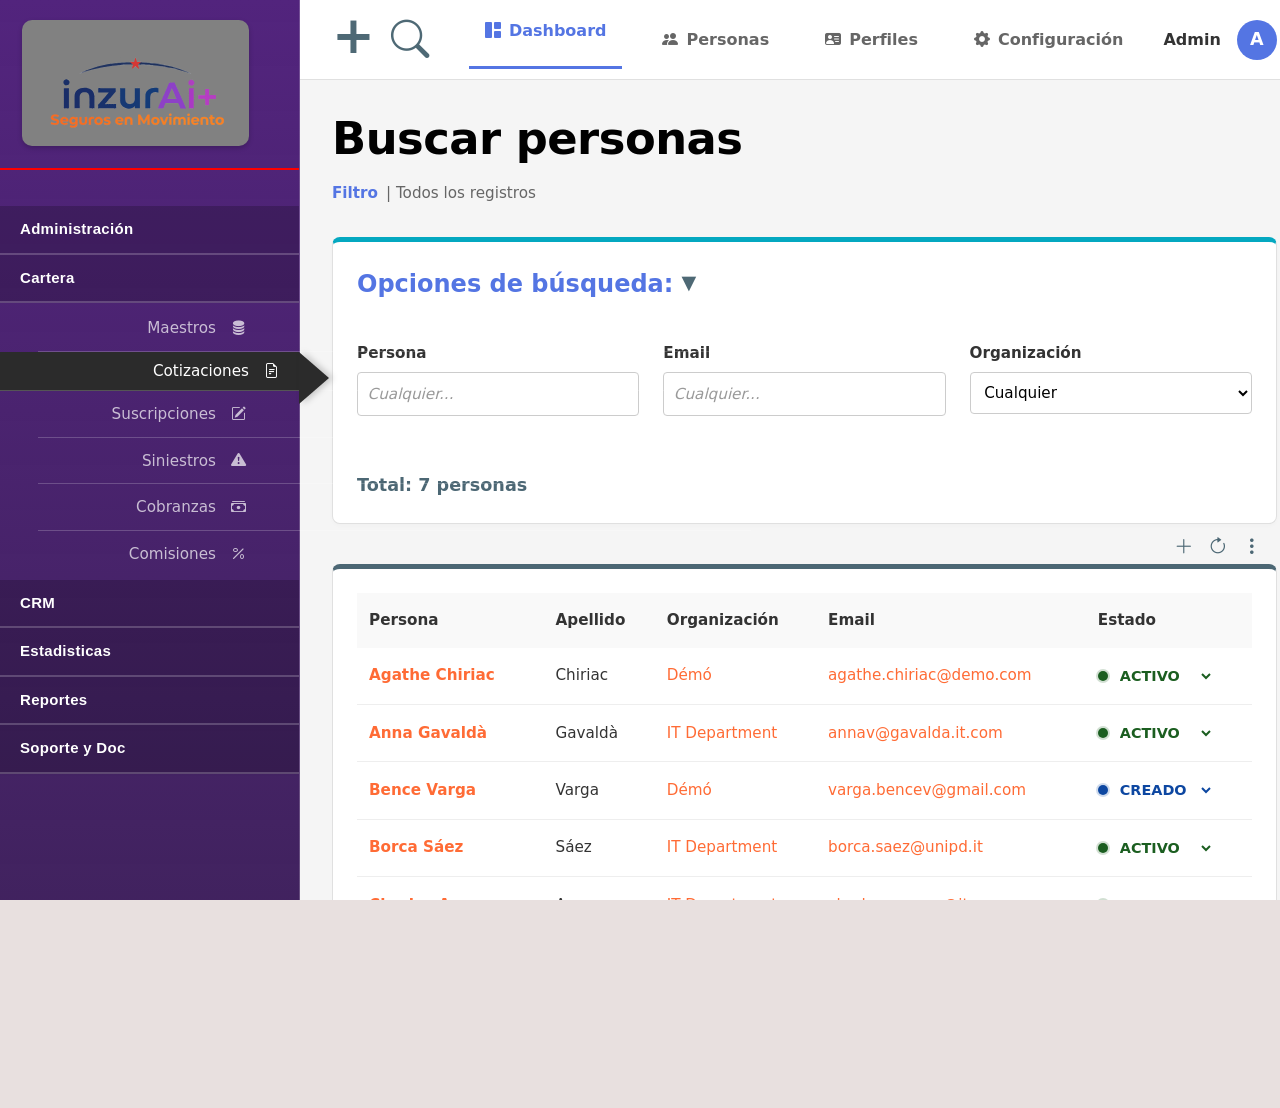
==== commit 25b3d80a: "Add files via upload" ====
--- a/Perfiles de usuario/index.html
+++ b/Perfiles de usuario/index.html
@@ -144,21 +144,21 @@
                         </div>
                     </div>
 
-                    <div class="nav-item active" id="navDashboard" onclick="cambiarSeccion('dashboard')">
+                    <div class="nav-item active" id="navDashboard" onclick="cambiarSeccion('Dashboard')">
                         <i class="bi bi-grid-1x2-fill"></i>
-                        <span>dashboard</span>
-                    </div>
-                    <div class="nav-item" id="navPersonas" onclick="cambiarSeccion('personas')">
+                        <span>Dashboard</span>
+                    </div>
+                    <div class="nav-item" id="navPersonas" onclick="cambiarSeccion('Personas')">
                         <i class="bi bi-people-fill"></i>
-                        <span>personas</span>
-                    </div>
-                    <div class="nav-item" id="navPerfiles" onclick="cambiarSeccion('perfiles')">
+                        <span>Personas</span>
+                    </div>
+                    <div class="nav-item" id="navPerfiles" onclick="cambiarSeccion('Perfiles')">
                         <i class="bi bi-person-vcard-fill"></i>
-                        <span>perfiles</span>
-                    </div>
-                    <div class="nav-item" id="navConfiguracion" onclick="cambiarSeccion('configuracion')">
+                        <span>Perfiles</span>
+                    </div>
+                    <div class="nav-item" id="navConfiguracion" onclick="cambiarSeccion('Configuracion')">
                         <i class="bi bi-gear-fill"></i>
-                        <span>configuración</span>
+                        <span>Configuración</span>
                     </div>
 
                     <div class="user-section">
